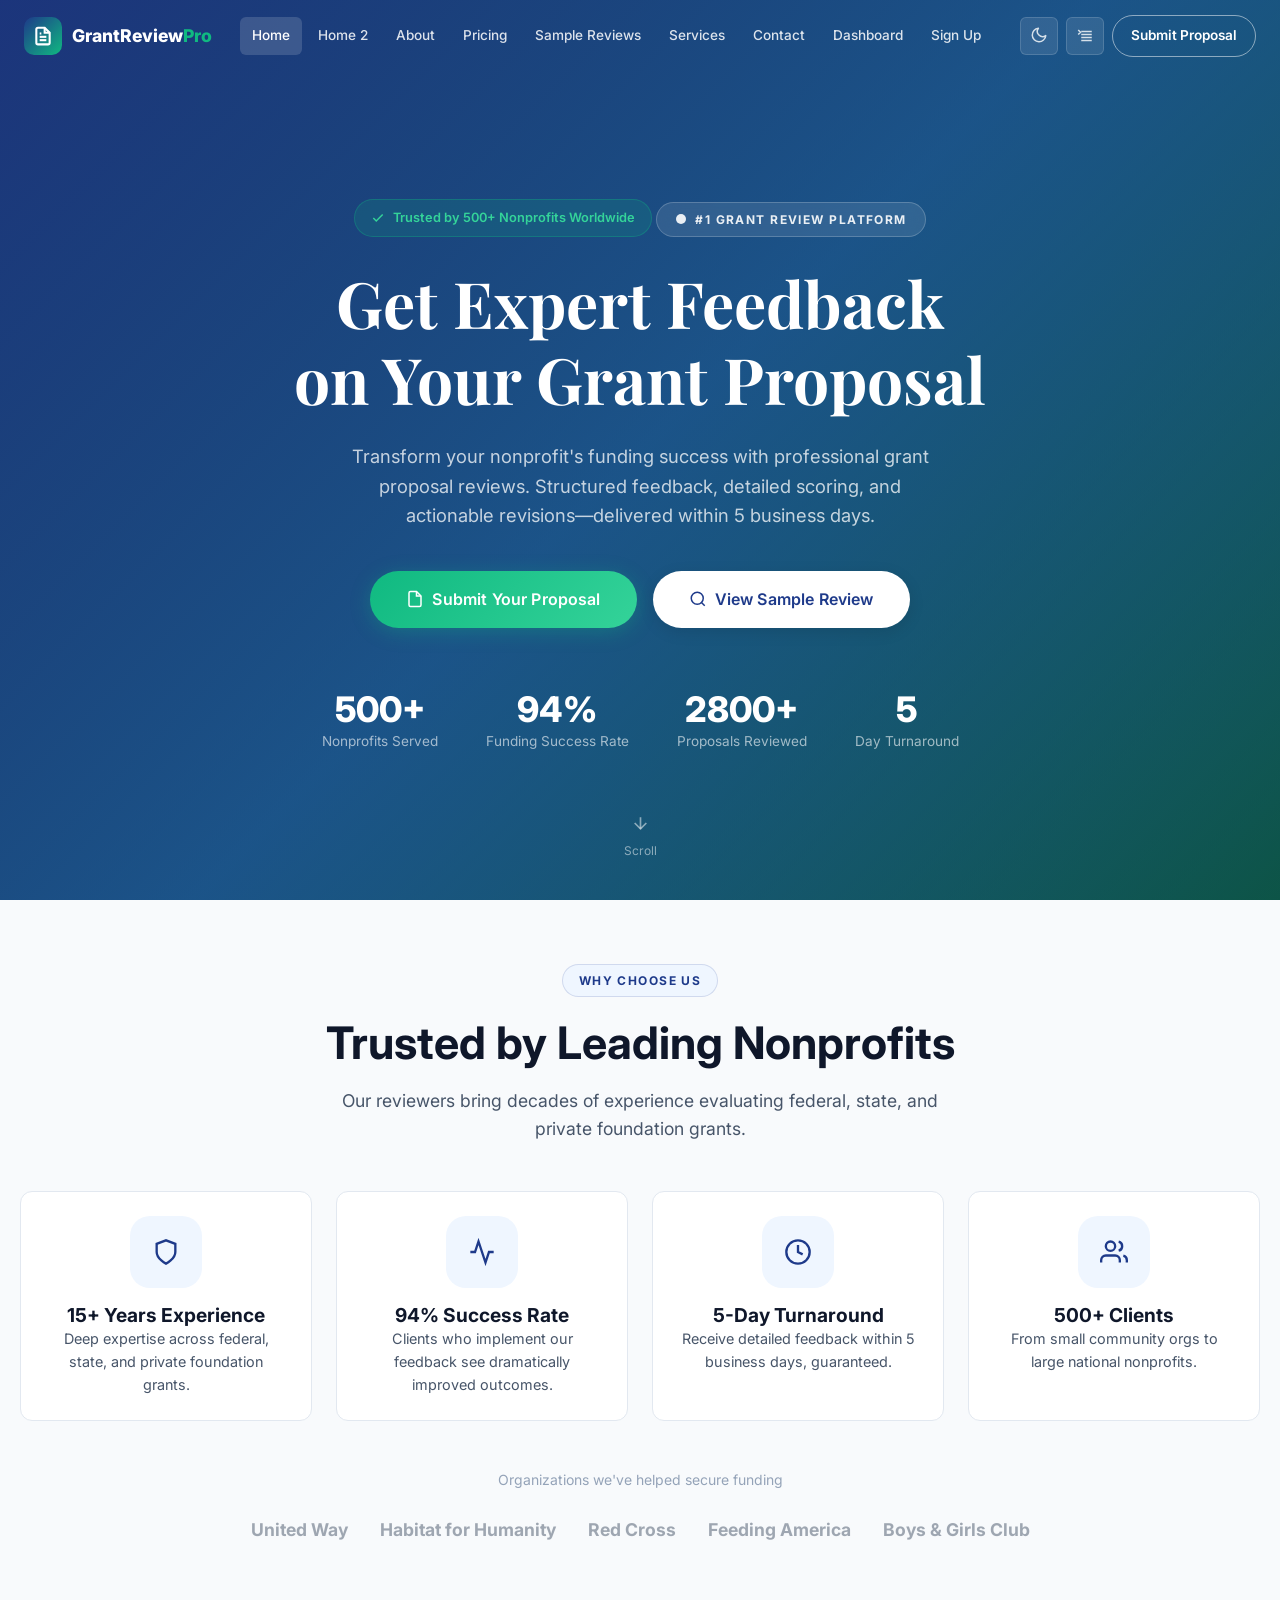
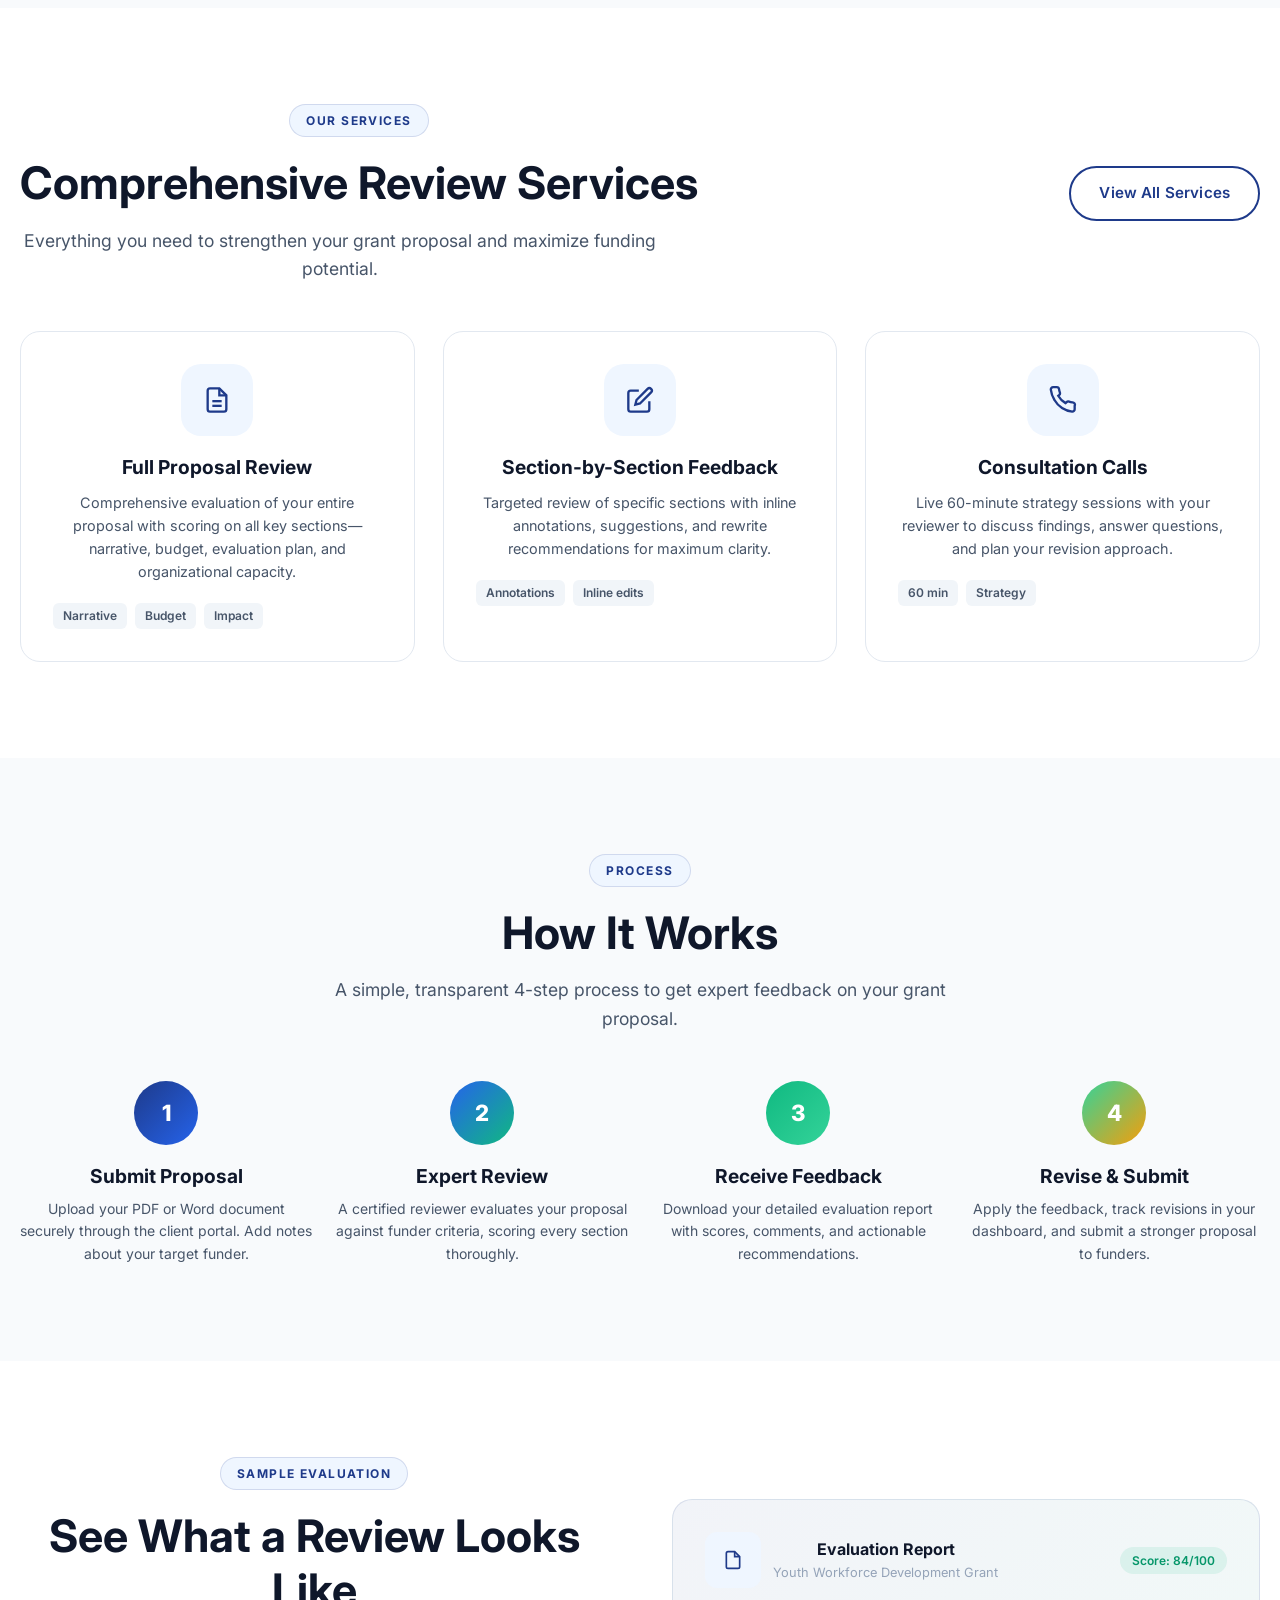
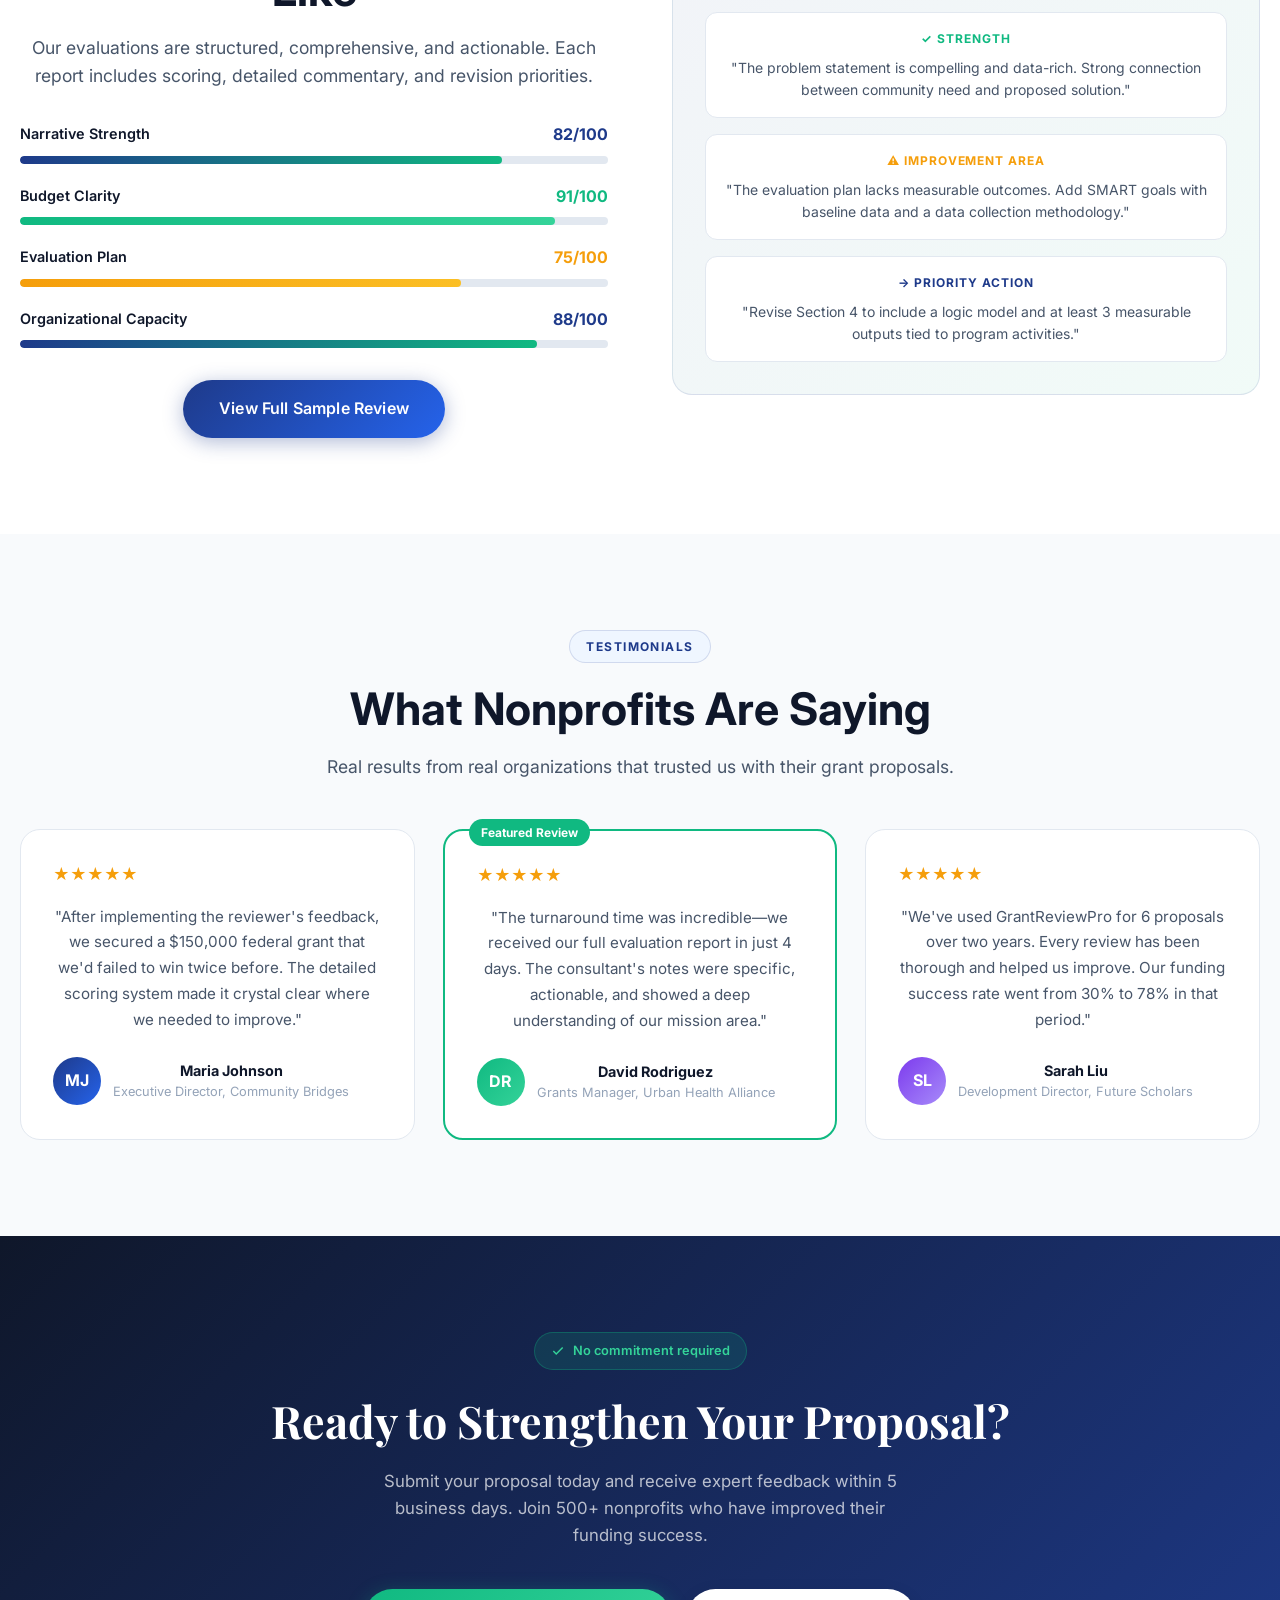
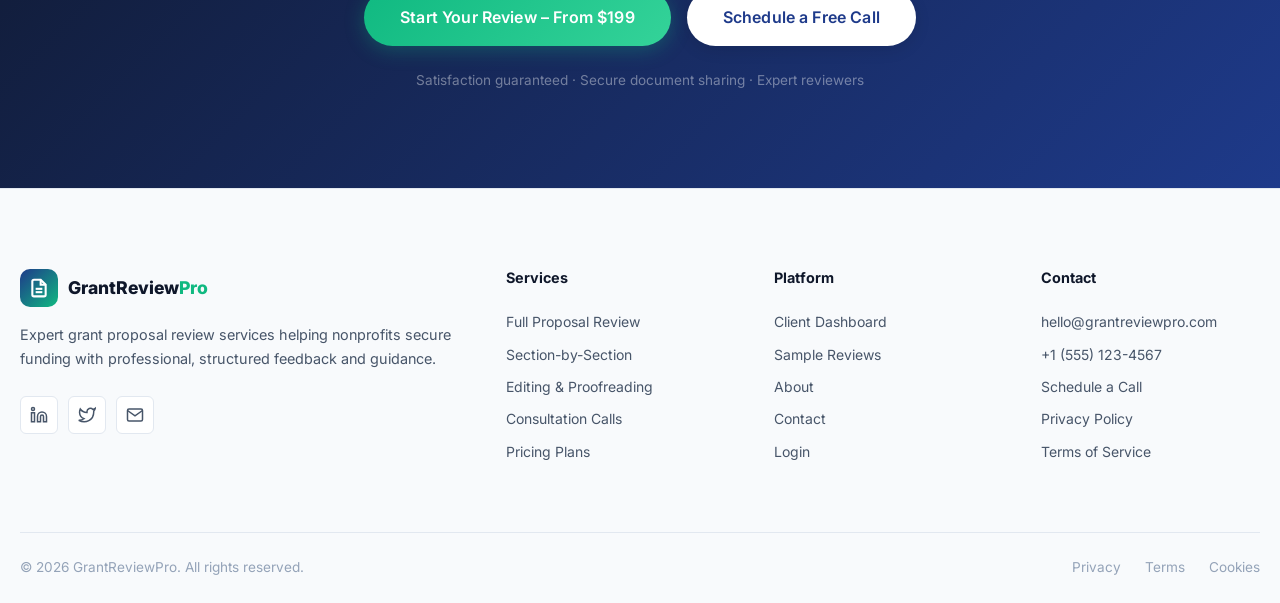
==== index.html @ 3aad11c5 "first commit" ====
<!DOCTYPE html>
<html lang="en" data-theme="light">
<head>
<meta charset="UTF-8"/>
<meta name="viewport" content="width=device-width, initial-scale=1.0"/>
<title>GrantReviewPro – Expert Grant Proposal Review Services</title>
<meta name="description" content="Professional grant proposal review for nonprofits. Get structured feedback, expert evaluation, and increase your funding success rate."/>
<link rel="preconnect" href="https://fonts.googleapis.com"/>
<link rel="preconnect" href="https://fonts.gstatic.com" crossorigin/>
<link href="https://fonts.googleapis.com/css2?family=Inter:wght@300;400;500;600;700;800;900&family=Playfair+Display:wght@600;700;800&display=swap" rel="stylesheet"/>
<link rel="stylesheet" href="assets/css/main.css"/>
<link rel="stylesheet" href="assets/css/nav.css"/>
</head>
<body>
<div id="navbar-placeholder"></div>

<!-- HERO -->
<section class="hero" id="hero">
  <div class="hero-bg" style="background-image:url('https://images.unsplash.com/photo-1497366216548-37526070297c?w=1920&q=80')"></div>
  <div class="overlay"></div>
  <div class="hero-content">
    <div class="hero-badge">
      <svg width="14" height="14" viewBox="0 0 24 24" fill="none" stroke="currentColor" stroke-width="2.5"><polyline points="20 6 9 17 4 12"/></svg>
      Trusted by 500+ Nonprofits Worldwide
    </div>
    <div class="hero-label">
      <svg width="12" height="12" viewBox="0 0 24 24" fill="currentColor"><circle cx="12" cy="12" r="10"/></svg>
      #1 Grant Review Platform
    </div>
    <h1 class="font-display">Get Expert Feedback<br>on Your Grant Proposal</h1>
    <p>Transform your nonprofit's funding success with professional grant proposal reviews. Structured feedback, detailed scoring, and actionable revisions—delivered within 5 business days.</p>
    <div class="hero-actions">
      <a href="signup.html" class="btn btn-secondary btn-lg">
        <svg width="18" height="18" viewBox="0 0 24 24" fill="none" stroke="currentColor" stroke-width="2"><path d="M14 2H6a2 2 0 0 0-2 2v16a2 2 0 0 0 2 2h12a2 2 0 0 0 2-2V8z"/><polyline points="14 2 14 8 20 8"/></svg>
        Submit Your Proposal
      </a>
      <a href="sample-reviews.html" class="btn btn-white btn-lg">
        <svg width="18" height="18" viewBox="0 0 24 24" fill="none" stroke="currentColor" stroke-width="2"><circle cx="11" cy="11" r="8"/><line x1="21" y1="21" x2="16.65" y2="16.65"/></svg>
        View Sample Review
      </a>
    </div>
    <div class="hero-stats">
      <div>
        <div class="hero-stat-num" data-counter data-target="500" data-suffix="+">500+</div>
        <div class="hero-stat-label">Nonprofits Served</div>
      </div>
      <div>
        <div class="hero-stat-num" data-counter data-target="94" data-suffix="%">94%</div>
        <div class="hero-stat-label">Funding Success Rate</div>
      </div>
      <div>
        <div class="hero-stat-num" data-counter data-target="2800" data-suffix="+">2800+</div>
        <div class="hero-stat-label">Proposals Reviewed</div>
      </div>
      <div>
        <div class="hero-stat-num" data-counter data-target="5">5</div>
        <div class="hero-stat-label">Day Turnaround</div>
      </div>
    </div>
  </div>
  <div class="scroll-down">
    <svg width="20" height="20" viewBox="0 0 24 24" fill="none" stroke="currentColor" stroke-width="2"><line x1="12" y1="5" x2="12" y2="19"/><polyline points="19 12 12 19 5 12"/></svg>
    Scroll
  </div>
</section>

<!-- TRUST INDICATORS -->
<section class="section-sm bg-2" id="trust">
  <div class="container">
    <div class="text-center mb-48">
      <div class="section-label">Why Choose Us</div>
      <h2 class="section-title">Trusted by Leading Nonprofits</h2>
      <p class="section-desc">Our reviewers bring decades of experience evaluating federal, state, and private foundation grants.</p>
    </div>
    <div class="grid-4 reveal">
      <div class="card card-sm text-center stagger-1">
        <div class="icon-box icon-box-lg" style="margin:0 auto 16px">
          <svg width="28" height="28" viewBox="0 0 24 24" fill="none" stroke="currentColor" stroke-width="2"><path d="M12 22s8-4 8-10V5l-8-3-8 3v7c0 6 8 10 8 10z"/></svg>
        </div>
        <h4>15+ Years Experience</h4>
        <p style="font-size:.9rem">Deep expertise across federal, state, and private foundation grants.</p>
      </div>
      <div class="card card-sm text-center stagger-2">
        <div class="icon-box icon-box-lg" style="margin:0 auto 16px">
          <svg width="28" height="28" viewBox="0 0 24 24" fill="none" stroke="currentColor" stroke-width="2"><polyline points="22 12 18 12 15 21 9 3 6 12 2 12"/></svg>
        </div>
        <h4>94% Success Rate</h4>
        <p style="font-size:.9rem">Clients who implement our feedback see dramatically improved outcomes.</p>
      </div>
      <div class="card card-sm text-center stagger-3">
        <div class="icon-box icon-box-lg" style="margin:0 auto 16px">
          <svg width="28" height="28" viewBox="0 0 24 24" fill="none" stroke="currentColor" stroke-width="2"><circle cx="12" cy="12" r="10"/><polyline points="12 6 12 12 16 14"/></svg>
        </div>
        <h4>5-Day Turnaround</h4>
        <p style="font-size:.9rem">Receive detailed feedback within 5 business days, guaranteed.</p>
      </div>
      <div class="card card-sm text-center stagger-4">
        <div class="icon-box icon-box-lg" style="margin:0 auto 16px">
          <svg width="28" height="28" viewBox="0 0 24 24" fill="none" stroke="currentColor" stroke-width="2"><path d="M17 21v-2a4 4 0 0 0-4-4H5a4 4 0 0 0-4 4v2"/><circle cx="9" cy="7" r="4"/><path d="M23 21v-2a4 4 0 0 0-3-3.87"/><path d="M16 3.13a4 4 0 0 1 0 7.75"/></svg>
        </div>
        <h4>500+ Clients</h4>
        <p style="font-size:.9rem">From small community orgs to large national nonprofits.</p>
      </div>
    </div>
    <!-- Logo strip -->
    <div class="mt-48 text-center">
      <p class="text-muted mb-24">Organizations we've helped secure funding</p>
      <div class="flex-center gap-32" style="flex-wrap:wrap;opacity:.5">
        <span style="font-weight:700;font-size:1.1rem;color:var(--text-secondary)">United Way</span>
        <span style="font-weight:700;font-size:1.1rem;color:var(--text-secondary)">Habitat for Humanity</span>
        <span style="font-weight:700;font-size:1.1rem;color:var(--text-secondary)">Red Cross</span>
        <span style="font-weight:700;font-size:1.1rem;color:var(--text-secondary)">Feeding America</span>
        <span style="font-weight:700;font-size:1.1rem;color:var(--text-secondary)">Boys &amp; Girls Club</span>
      </div>
    </div>
  </div>
</section>

<!-- SERVICES OVERVIEW -->
<section class="section" id="services-overview">
  <div class="container">
    <div class="flex-between mb-48" style="flex-wrap:wrap;gap:24px">
      <div>
        <div class="section-label">Our Services</div>
        <h2 class="section-title">Comprehensive Review Services</h2>
        <p class="section-desc">Everything you need to strengthen your grant proposal and maximize funding potential.</p>
      </div>
      <a href="services.html" class="btn btn-outline">View All Services</a>
    </div>
    <div class="grid-3">
      <div class="card reveal stagger-1">
        <div class="icon-box icon-box-lg" style="margin:0 auto 20px">
          <svg width="28" height="28" viewBox="0 0 24 24" fill="none" stroke="currentColor" stroke-width="2"><path d="M14 2H6a2 2 0 0 0-2 2v16a2 2 0 0 0 2 2h12a2 2 0 0 0 2-2V8z"/><polyline points="14 2 14 8 20 8"/><line x1="16" y1="13" x2="8" y2="13"/><line x1="16" y1="17" x2="8" y2="17"/></svg>
        </div>
        <h3 style="font-size:1.2rem;margin-bottom:12px">Full Proposal Review</h3>
        <p style="font-size:.9rem;margin-bottom:20px">Comprehensive evaluation of your entire proposal with scoring on all key sections—narrative, budget, evaluation plan, and organizational capacity.</p>
        <div style="display:flex;gap:8px;flex-wrap:wrap">
          <span class="tag">Narrative</span><span class="tag">Budget</span><span class="tag">Impact</span>
        </div>
      </div>
      <div class="card reveal stagger-2">
        <div class="icon-box icon-box-lg" style="margin:0 auto 20px">
          <svg width="28" height="28" viewBox="0 0 24 24" fill="none" stroke="currentColor" stroke-width="2"><path d="M11 4H4a2 2 0 0 0-2 2v14a2 2 0 0 0 2 2h14a2 2 0 0 0 2-2v-7"/><path d="M18.5 2.5a2.121 2.121 0 0 1 3 3L12 15l-4 1 1-4 9.5-9.5z"/></svg>
        </div>
        <h3 style="font-size:1.2rem;margin-bottom:12px">Section-by-Section Feedback</h3>
        <p style="font-size:.9rem;margin-bottom:20px">Targeted review of specific sections with inline annotations, suggestions, and rewrite recommendations for maximum clarity.</p>
        <div style="display:flex;gap:8px;flex-wrap:wrap">
          <span class="tag">Annotations</span><span class="tag">Inline edits</span>
        </div>
      </div>
      <div class="card reveal stagger-3">
        <div class="icon-box icon-box-lg" style="margin:0 auto 20px">
          <svg width="28" height="28" viewBox="0 0 24 24" fill="none" stroke="currentColor" stroke-width="2"><path d="M22 16.92v3a2 2 0 0 1-2.18 2 19.79 19.79 0 0 1-8.63-3.07A19.5 19.5 0 0 1 4.69 12 19.79 19.79 0 0 1 1.61 3.4 2 2 0 0 1 3.6 1h3a2 2 0 0 1 2 1.72c.127.96.361 1.903.7 2.81a2 2 0 0 1-.45 2.11L7.91 8.4a16 16 0 0 0 6.29 6.29l.91-.91a2 2 0 0 1 2.11-.45 12.84 12.84 0 0 0 2.81.7A2 2 0 0 1 22 16.92z"/></svg>
        </div>
        <h3 style="font-size:1.2rem;margin-bottom:12px">Consultation Calls</h3>
        <p style="font-size:.9rem;margin-bottom:20px">Live 60-minute strategy sessions with your reviewer to discuss findings, answer questions, and plan your revision approach.</p>
        <div style="display:flex;gap:8px;flex-wrap:wrap">
          <span class="tag">60 min</span><span class="tag">Strategy</span>
        </div>
      </div>
    </div>
  </div>
</section>

<!-- HOW IT WORKS -->
<section class="section bg-2" id="how-it-works">
  <div class="container">
    <div class="text-center mb-48">
      <div class="section-label">Process</div>
      <h2 class="section-title">How It Works</h2>
      <p class="section-desc">A simple, transparent 4-step process to get expert feedback on your grant proposal.</p>
    </div>
    <div class="grid-4">
      <div class="reveal stagger-1" style="text-align:center">
        <div style="width:64px;height:64px;border-radius:50%;background:linear-gradient(135deg,var(--primary),var(--primary-light));color:#fff;display:flex;align-items:center;justify-content:center;font-size:1.4rem;font-weight:800;margin:0 auto 20px">1</div>
        <h4 style="margin-bottom:10px">Submit Proposal</h4>
        <p style="font-size:.875rem">Upload your PDF or Word document securely through the client portal. Add notes about your target funder.</p>
      </div>
      <div class="reveal stagger-2" style="text-align:center">
        <div style="width:64px;height:64px;border-radius:50%;background:linear-gradient(135deg,var(--primary-light),var(--secondary));color:#fff;display:flex;align-items:center;justify-content:center;font-size:1.4rem;font-weight:800;margin:0 auto 20px">2</div>
        <h4 style="margin-bottom:10px">Expert Review</h4>
        <p style="font-size:.875rem">A certified reviewer evaluates your proposal against funder criteria, scoring every section thoroughly.</p>
      </div>
      <div class="reveal stagger-3" style="text-align:center">
        <div style="width:64px;height:64px;border-radius:50%;background:linear-gradient(135deg,var(--secondary),var(--secondary-light));color:#fff;display:flex;align-items:center;justify-content:center;font-size:1.4rem;font-weight:800;margin:0 auto 20px">3</div>
        <h4 style="margin-bottom:10px">Receive Feedback</h4>
        <p style="font-size:.875rem">Download your detailed evaluation report with scores, comments, and actionable recommendations.</p>
      </div>
      <div class="reveal stagger-4" style="text-align:center">
        <div style="width:64px;height:64px;border-radius:50%;background:linear-gradient(135deg,var(--secondary-light),var(--accent));color:#fff;display:flex;align-items:center;justify-content:center;font-size:1.4rem;font-weight:800;margin:0 auto 20px">4</div>
        <h4 style="margin-bottom:10px">Revise &amp; Submit</h4>
        <p style="font-size:.875rem">Apply the feedback, track revisions in your dashboard, and submit a stronger proposal to funders.</p>
      </div>
    </div>
  </div>
</section>

<!-- SAMPLE REVIEW PREVIEW -->
<section class="section" id="sample-preview">
  <div class="container">
    <div class="grid-2" style="align-items:center;gap:64px">
      <div class="reveal-left">
        <div class="section-label">Sample Evaluation</div>
        <h2 class="section-title">See What a Review Looks Like</h2>
        <p class="section-desc" style="margin-bottom:32px">Our evaluations are structured, comprehensive, and actionable. Each report includes scoring, detailed commentary, and revision priorities.</p>
        <div style="display:flex;flex-direction:column;gap:20px;margin-bottom:32px">
          <div>
            <div style="display:flex;justify-content:space-between;margin-bottom:8px">
              <span style="font-weight:600;font-size:.9rem">Narrative Strength</span>
              <span style="color:var(--primary);font-weight:700">82/100</span>
            </div>
            <div class="progress-bar"><div class="progress-fill" data-width="82"></div></div>
          </div>
          <div>
            <div style="display:flex;justify-content:space-between;margin-bottom:8px">
              <span style="font-weight:600;font-size:.9rem">Budget Clarity</span>
              <span style="color:var(--secondary);font-weight:700">91/100</span>
            </div>
            <div class="progress-bar"><div class="progress-fill" data-width="91" style="background:linear-gradient(90deg,var(--secondary),var(--secondary-light))"></div></div>
          </div>
          <div>
            <div style="display:flex;justify-content:space-between;margin-bottom:8px">
              <span style="font-weight:600;font-size:.9rem">Evaluation Plan</span>
              <span style="color:var(--accent);font-weight:700">75/100</span>
            </div>
            <div class="progress-bar"><div class="progress-fill" data-width="75" style="background:linear-gradient(90deg,var(--accent),#FBBF24)"></div></div>
          </div>
          <div>
            <div style="display:flex;justify-content:space-between;margin-bottom:8px">
              <span style="font-weight:600;font-size:.9rem">Organizational Capacity</span>
              <span style="color:var(--primary);font-weight:700">88/100</span>
            </div>
            <div class="progress-bar"><div class="progress-fill" data-width="88"></div></div>
          </div>
        </div>
        <a href="sample-reviews.html" class="btn btn-primary btn-lg">View Full Sample Review</a>
      </div>
      <div class="reveal-right">
        <div class="highlight-box">
          <div style="display:flex;align-items:center;gap:12px;margin-bottom:24px">
            <div class="icon-box"><svg width="20" height="20" viewBox="0 0 24 24" fill="none" stroke="currentColor" stroke-width="2"><path d="M14 2H6a2 2 0 0 0-2 2v16a2 2 0 0 0 2 2h12a2 2 0 0 0 2-2V8z"/><polyline points="14 2 14 8 20 8"/></svg></div>
            <div><div style="font-weight:700">Evaluation Report</div><div style="font-size:.8rem;color:var(--text-muted)">Youth Workforce Development Grant</div></div>
            <span class="badge badge-success" style="margin-left:auto">Score: 84/100</span>
          </div>
          <div style="display:flex;flex-direction:column;gap:16px">
            <div style="background:var(--surface);border-radius:var(--radius-md);padding:16px;border:1px solid var(--border)">
              <div style="font-size:.75rem;font-weight:700;text-transform:uppercase;letter-spacing:.08em;color:var(--secondary);margin-bottom:8px">✓ Strength</div>
              <p style="font-size:.875rem;margin:0">"The problem statement is compelling and data-rich. Strong connection between community need and proposed solution."</p>
            </div>
            <div style="background:var(--surface);border-radius:var(--radius-md);padding:16px;border:1px solid var(--border)">
              <div style="font-size:.75rem;font-weight:700;text-transform:uppercase;letter-spacing:.08em;color:var(--accent);margin-bottom:8px">⚠ Improvement Area</div>
              <p style="font-size:.875rem;margin:0">"The evaluation plan lacks measurable outcomes. Add SMART goals with baseline data and a data collection methodology."</p>
            </div>
            <div style="background:var(--surface);border-radius:var(--radius-md);padding:16px;border:1px solid var(--border)">
              <div style="font-size:.75rem;font-weight:700;text-transform:uppercase;letter-spacing:.08em;color:var(--primary);margin-bottom:8px">→ Priority Action</div>
              <p style="font-size:.875rem;margin:0">"Revise Section 4 to include a logic model and at least 3 measurable outputs tied to program activities."</p>
            </div>
          </div>
        </div>
      </div>
    </div>
  </div>
</section>

<!-- TESTIMONIALS -->
<section class="section bg-2" id="testimonials">
  <div class="container">
    <div class="text-center mb-48">
      <div class="section-label">Testimonials</div>
      <h2 class="section-title">What Nonprofits Are Saying</h2>
      <p class="section-desc">Real results from real organizations that trusted us with their grant proposals.</p>
    </div>
    <div class="grid-3">
      <div class="card reveal stagger-1">
        <div style="display:flex;gap:4px;margin-bottom:16px;color:var(--accent)">
          ★★★★★
        </div>
        <p style="font-size:.95rem;line-height:1.7;margin-bottom:24px">"After implementing the reviewer's feedback, we secured a $150,000 federal grant that we'd failed to win twice before. The detailed scoring system made it crystal clear where we needed to improve."</p>
        <div style="display:flex;align-items:center;gap:12px">
          <div class="avatar" style="background:linear-gradient(135deg,var(--primary),var(--primary-light));color:#fff">MJ</div>
          <div>
            <div style="font-weight:700;font-size:.9rem">Maria Johnson</div>
            <div style="font-size:.8rem;color:var(--text-muted)">Executive Director, Community Bridges</div>
          </div>
        </div>
      </div>
      <div class="card reveal stagger-2" style="border:2px solid var(--secondary);position:relative">
        <div style="position:absolute;top:-12px;left:24px;background:var(--secondary);color:#fff;font-size:.75rem;font-weight:700;padding:4px 12px;border-radius:20px">Featured Review</div>
        <div style="display:flex;gap:4px;margin-bottom:16px;color:var(--accent)">★★★★★</div>
        <p style="font-size:.95rem;line-height:1.7;margin-bottom:24px">"The turnaround time was incredible—we received our full evaluation report in just 4 days. The consultant's notes were specific, actionable, and showed a deep understanding of our mission area."</p>
        <div style="display:flex;align-items:center;gap:12px">
          <div class="avatar" style="background:linear-gradient(135deg,var(--secondary),var(--secondary-light));color:#fff">DR</div>
          <div>
            <div style="font-weight:700;font-size:.9rem">David Rodriguez</div>
            <div style="font-size:.8rem;color:var(--text-muted)">Grants Manager, Urban Health Alliance</div>
          </div>
        </div>
      </div>
      <div class="card reveal stagger-3">
        <div style="display:flex;gap:4px;margin-bottom:16px;color:var(--accent)">★★★★★</div>
        <p style="font-size:.95rem;line-height:1.7;margin-bottom:24px">"We've used GrantReviewPro for 6 proposals over two years. Every review has been thorough and helped us improve. Our funding success rate went from 30% to 78% in that period."</p>
        <div style="display:flex;align-items:center;gap:12px">
          <div class="avatar" style="background:linear-gradient(135deg,#7C3AED,#A78BFA);color:#fff">SL</div>
          <div>
            <div style="font-weight:700;font-size:.9rem">Sarah Liu</div>
            <div style="font-size:.8rem;color:var(--text-muted)">Development Director, Future Scholars</div>
          </div>
        </div>
      </div>
    </div>
  </div>
</section>

<!-- CTA -->
<section class="section" id="cta" style="background:linear-gradient(135deg,#0F172A,#1E3A8A)">
  <div class="container text-center">
    <div class="hero-badge" style="justify-content:center;margin-bottom:24px">
      <svg width="14" height="14" viewBox="0 0 24 24" fill="none" stroke="currentColor" stroke-width="2.5"><polyline points="20 6 9 17 4 12"/></svg>
      No commitment required
    </div>
    <h2 class="font-display reveal" style="color:#fff;margin-bottom:20px">Ready to Strengthen Your Proposal?</h2>
    <p class="reveal" style="color:rgba(255,255,255,.7);max-width:540px;margin:0 auto 40px;font-size:1.05rem">Submit your proposal today and receive expert feedback within 5 business days. Join 500+ nonprofits who have improved their funding success.</p>
    <div class="hero-actions" style="justify-content:center" class="reveal">
      <a href="signup.html" class="btn btn-secondary btn-lg">Start Your Review – From $199</a>
      <a href="contact.html" class="btn btn-white btn-lg">Schedule a Free Call</a>
    </div>
    <p class="reveal" style="margin-top:24px;font-size:.85rem;color:rgba(255,255,255,.4)">Satisfaction guaranteed · Secure document sharing · Expert reviewers</p>
  </div>
</section>

<div id="footer-placeholder"></div>
<script src="assets/js/components.js"></script>
<script src="assets/js/main.js"></script>
</body>
</html>
---- assets/css/main.css ----
/* ============================================================
   GRANT REVIEWER - Global Stylesheet
   ============================================================ */

@import url('https://fonts.googleapis.com/css2?family=Inter:wght@300;400;500;600;700;800;900&family=Playfair+Display:wght@600;700;800&display=swap');

/* ── Design Tokens ── */
:root {
  --primary: #1E3A8A;
  --primary-light: #2563EB;
  --primary-dark: #1e2d6b;
  --secondary: #10B981;
  --secondary-light: #34D399;
  --secondary-dark: #059669;
  --accent: #F59E0B;

  --bg: #ffffff;
  --bg-2: #F8FAFC;
  --bg-3: #EFF6FF;
  --surface: #ffffff;
  --surface-2: #F1F5F9;
  --border: #E2E8F0;
  --border-light: #F1F5F9;

  --text-primary: #0F172A;
  --text-secondary: #475569;
  --text-muted: #94A3B8;
  --text-white: #ffffff;

  --shadow-sm: 0 1px 3px rgba(0, 0, 0, .08);
  --shadow-md: 0 4px 16px rgba(0, 0, 0, .10);
  --shadow-lg: 0 10px 40px rgba(0, 0, 0, .12);
  --shadow-xl: 0 20px 60px rgba(0, 0, 0, .16);

  --radius-sm: 6px;
  --radius-md: 12px;
  --radius-lg: 20px;
  --radius-xl: 32px;
  --radius-full: 9999px;

  --transition: .3s cubic-bezier(.4, 0, .2, 1);
  --transition-fast: .15s cubic-bezier(.4, 0, .2, 1);

  --nav-h: 72px;
  --max-w: 1280px;
}

/* ── Dark Mode ── */
[data-theme="dark"] {
  --bg: #0B1120;
  --bg-2: #0F172A;
  --bg-3: #1E293B;
  --surface: #1E293B;
  --surface-2: #263349;
  --border: #334155;
  --border-light: #1E293B;

  --text-primary: #F1F5F9;
  --text-secondary: #94A3B8;
  --text-muted: #64748B;

  --shadow-sm: 0 1px 3px rgba(0, 0, 0, .3);
  --shadow-md: 0 4px 16px rgba(0, 0, 0, .4);
  --shadow-lg: 0 10px 40px rgba(0, 0, 0, .5);
  --shadow-xl: 0 20px 60px rgba(0, 0, 0, .6);
}

/* ── Reset ── */
*,
*::before,
*::after {
  box-sizing: border-box;
  margin: 0;
  padding: 0;
}

html {
  scroll-behavior: smooth;
  font-size: 16px;
}

body {
  font-family: 'Inter', sans-serif;
  background: var(--bg);
  color: var(--text-primary);
  line-height: 1.6;
  transition: background var(--transition), color var(--transition);
  overflow-x: hidden;
}

[dir="rtl"] body {
  direction: rtl;
}

img {
  display: block;
  width: 100%;
  height: auto;
  object-fit: cover;
}

a {
  text-decoration: none;
  color: inherit;
}

button {
  cursor: pointer;
  border: none;
  background: none;
  font-family: inherit;
}

ul {
  list-style: none;
}

/* ── Typography ── */
.font-display {
  font-family: 'Playfair Display', serif;
}

h1,
h2,
h3,
h4,
h5,
h6 {
  line-height: 1.2;
  font-weight: 700;
}

h1 {
  font-size: clamp(2.2rem, 5vw, 4rem);
}

h2 {
  font-size: clamp(1.8rem, 3.5vw, 2.8rem);
}

h3 {
  font-size: clamp(1.3rem, 2.5vw, 1.8rem);
}

h4 {
  font-size: 1.2rem;
}

p {
  color: var(--text-secondary);
}

/* ── Container ── */
.container {
  max-width: var(--max-w);
  margin: 0 auto;
  padding: 0 24px;
}

.section {
  padding: 96px 0;
}

.section-sm {
  padding: 64px 0;
}

/* ── Section Labels ── */
.section-label {
  display: inline-flex;
  align-items: center;
  gap: 8px;
  background: var(--bg-3);
  color: var(--primary);
  font-size: .75rem;
  font-weight: 700;
  letter-spacing: .12em;
  text-transform: uppercase;
  padding: 6px 16px;
  border-radius: var(--radius-full);
  border: 1px solid rgba(30, 58, 138, .15);
  margin-bottom: 20px;
}

[data-theme="dark"] .section-label {
  background: rgba(37, 99, 235, .15);
  border-color: rgba(37, 99, 235, .3);
}

.section-title {
  margin-bottom: 16px;
}

.section-desc {
  color: var(--text-secondary);
  font-size: 1.1rem;
  max-width: 640px;
}

.text-center {
  text-align: center;
}

.text-center .section-desc {
  margin: 0 auto;
}

/* ── Gradient Text ── */
.gradient-text {
  background: linear-gradient(135deg, var(--primary) 0%, var(--secondary) 100%);
  -webkit-background-clip: text;
  -webkit-text-fill-color: transparent;
  background-clip: text;
}

/* ── Buttons ── */
.btn {
  display: inline-flex;
  align-items: center;
  justify-content: center;
  gap: 8px;
  padding: 13px 28px;
  border-radius: var(--radius-full);
  font-weight: 600;
  font-size: .95rem;
  transition: all var(--transition);
  white-space: nowrap;
  letter-spacing: .01em;
}

.btn-primary {
  background: linear-gradient(135deg, var(--primary) 0%, var(--primary-light) 100%);
  color: #fff;
  box-shadow: 0 4px 20px rgba(30, 58, 138, .35);
}

.btn-primary:hover {
  transform: translateY(-2px);
  box-shadow: 0 8px 30px rgba(30, 58, 138, .45);
}

.btn-secondary {
  background: linear-gradient(135deg, var(--secondary) 0%, var(--secondary-light) 100%);
  color: #fff;
  box-shadow: 0 4px 20px rgba(16, 185, 129, .3);
}

.btn-secondary:hover {
  transform: translateY(-2px);
  box-shadow: 0 8px 30px rgba(16, 185, 129, .4);
}

.btn-outline {
  border: 2px solid var(--primary);
  color: var(--primary);
  background: transparent;
}

.btn-outline:hover {
  background: var(--primary);
  color: #fff;
  transform: translateY(-2px);
}

.btn-ghost {
  color: var(--text-primary);
  border: 1.5px solid var(--border);
  background: var(--surface);
}

.btn-ghost:hover {
  border-color: var(--primary);
  color: var(--primary);
}

.btn-white {
  background: #fff;
  color: var(--primary);
  box-shadow: var(--shadow-md);
}

.btn-white:hover {
  transform: translateY(-2px);
  box-shadow: var(--shadow-lg);
}

.btn-lg {
  padding: 16px 36px;
  font-size: 1rem;
}

.btn-sm {
  padding: 9px 20px;
  font-size: .85rem;
}

/* ── Cards ── */
.card {
  background: var(--surface);
  border: 1px solid var(--border);
  border-radius: var(--radius-lg);
  padding: 32px;
  transition: all var(--transition);
}

.card:hover {
  transform: translateY(-4px);
  box-shadow: var(--shadow-lg);
  border-color: var(--primary-light);
}

.card-sm {
  padding: 24px;
  border-radius: var(--radius-md);
}

/* ── Badge ── */
.badge {
  display: inline-flex;
  align-items: center;
  gap: 4px;
  padding: 4px 12px;
  border-radius: var(--radius-full);
  font-size: .75rem;
  font-weight: 600;
}

.badge-primary {
  background: rgba(30, 58, 138, .1);
  color: var(--primary);
}

.badge-secondary {
  background: rgba(16, 185, 129, .1);
  color: var(--secondary-dark);
}

.badge-accent {
  background: rgba(245, 158, 11, .1);
  color: #B45309;
}

.badge-success {
  background: rgba(16, 185, 129, .1);
  color: #059669;
}

.badge-pending {
  background: rgba(245, 158, 11, .1);
  color: #92400E;
}

.badge-review {
  background: rgba(139, 92, 246, .1);
  color: #7C3AED;
}

/* ── Grid Helpers ── */
.grid-2 {
  display: grid;
  grid-template-columns: repeat(2, 1fr);
  gap: 32px;
}

.grid-3 {
  display: grid;
  grid-template-columns: repeat(3, 1fr);
  gap: 28px;
}

.grid-4 {
  display: grid;
  grid-template-columns: repeat(4, 1fr);
  gap: 24px;
}

/* ── Divider ── */
.divider {
  height: 1px;
  background: var(--border);
  margin: 48px 0;
}

/* ── Avatar ── */
.avatar {
  width: 48px;
  height: 48px;
  border-radius: 50%;
  background: var(--bg-3);
  display: flex;
  align-items: center;
  justify-content: center;
  font-weight: 700;
  color: var(--primary);
  font-size: 1rem;
  flex-shrink: 0;
}

.avatar-lg {
  width: 72px;
  height: 72px;
  font-size: 1.4rem;
}

/* ── Progress bar ── */
.progress-bar {
  height: 8px;
  background: var(--border);
  border-radius: var(--radius-full);
  overflow: hidden;
}

.progress-fill {
  height: 100%;
  border-radius: var(--radius-full);
  background: linear-gradient(90deg, var(--primary), var(--secondary));
  width: 0;
  transition: width 1.2s cubic-bezier(.4, 0, .2, 1);
}

/* ── Tags ── */
.tag {
  display: inline-flex;
  align-items: center;
  gap: 4px;
  padding: 3px 10px;
  border-radius: var(--radius-sm);
  font-size: .75rem;
  font-weight: 600;
  background: var(--surface-2);
  color: var(--text-secondary);
}

/* ── Icon Box ── */
.icon-box {
  width: 56px;
  height: 56px;
  border-radius: var(--radius-md);
  background: var(--bg-3);
  display: flex;
  align-items: center;
  justify-content: center;
  color: var(--primary);
  flex-shrink: 0;
  transition: all var(--transition);
}

.icon-box-lg {
  width: 72px;
  height: 72px;
  border-radius: var(--radius-lg);
}

.card:hover .icon-box {
  background: var(--primary);
  color: #fff;
}

/* ── Scroll Reveal ── */
.reveal {
  opacity: 0;
  transform: translateY(32px);
  transition: opacity .7s ease, transform .7s ease;
}

.reveal.visible {
  opacity: 1;
  transform: translateY(0);
}

.reveal-left {
  opacity: 0;
  transform: translateX(-32px);
  transition: opacity .7s ease, transform .7s ease;
}

.reveal-left.visible {
  opacity: 1;
  transform: translateX(0);
}

.reveal-right {
  opacity: 0;
  transform: translateX(32px);
  transition: opacity .7s ease, transform .7s ease;
}

.reveal-right.visible {
  opacity: 1;
  transform: translateX(0);
}

.stagger-1 {
  transition-delay: .1s;
}

.stagger-2 {
  transition-delay: .2s;
}

.stagger-3 {
  transition-delay: .3s;
}

.stagger-4 {
  transition-delay: .4s;
}

.stagger-5 {
  transition-delay: .5s;
}

/* ── Overlay ── */
.overlay {
  position: absolute;
  inset: 0;
  background: linear-gradient(135deg, rgba(30, 58, 138, .85) 0%, rgba(16, 185, 129, .4) 100%);
}

.overlay-dark {
  position: absolute;
  inset: 0;
  background: linear-gradient(to bottom, rgba(15, 23, 42, .6) 0%, rgba(15, 23, 42, .9) 100%);
}

/* ── Form ── */
.form-group {
  margin-bottom: 20px;
}

.form-label {
  display: block;
  font-size: .875rem;
  font-weight: 600;
  margin-bottom: 8px;
  color: var(--text-primary);
}

.form-control {
  width: 100%;
  padding: 12px 16px;
  border: 1.5px solid var(--border);
  border-radius: var(--radius-md);
  background: var(--surface);
  color: var(--text-primary);
  font-family: inherit;
  font-size: .95rem;
  transition: border-color var(--transition), box-shadow var(--transition);
  outline: none;
}

.form-control:focus {
  border-color: var(--primary);
  box-shadow: 0 0 0 3px rgba(30, 58, 138, .12);
}

.form-control::placeholder {
  color: var(--text-muted);
}

select.form-control {
  appearance: none;
  background-image: url("data:image/svg+xml,%3Csvg xmlns='http://www.w3.org/2000/svg' viewBox='0 0 24 24' fill='none' stroke='%2394A3B8' stroke-width='2'%3E%3Cpath d='M6 9l6 6 6-6'/%3E%3C/svg%3E");
  background-repeat: no-repeat;
  background-position: right 12px center;
  background-size: 18px;
  padding-right: 40px;
}

textarea.form-control {
  resize: vertical;
  min-height: 120px;
}

/* ── Scrollbar ── */
::-webkit-scrollbar {
  width: 6px;
}

::-webkit-scrollbar-track {
  background: var(--bg-2);
}

::-webkit-scrollbar-thumb {
  background: var(--border);
  border-radius: 3px;
}

::-webkit-scrollbar-thumb:hover {
  background: var(--primary-light);
}

/* ── Utility ── */
.flex {
  display: flex;
}

.flex-center {
  display: flex;
  align-items: center;
  justify-content: center;
}

.flex-between {
  display: flex;
  align-items: center;
  justify-content: space-between;
}

.flex-col {
  display: flex;
  flex-direction: column;
}

.items-center {
  align-items: center;
}

.gap-8 {
  gap: 8px;
}

.gap-12 {
  gap: 12px;
}

.gap-16 {
  gap: 16px;
}

.gap-24 {
  gap: 24px;
}

.gap-32 {
  gap: 32px;
}

.mt-8 {
  margin-top: 8px;
}

.mt-12 {
  margin-top: 12px;
}

.mt-16 {
  margin-top: 16px;
}

.mt-24 {
  margin-top: 24px;
}

.mt-32 {
  margin-top: 32px;
}

.mt-48 {
  margin-top: 48px;
}

.mb-8 {
  margin-bottom: 8px;
}

.mb-16 {
  margin-bottom: 16px;
}

.mb-24 {
  margin-bottom: 24px;
}

.mb-48 {
  margin-bottom: 48px;
}

.w-full {
  width: 100%;
}

.relative {
  position: relative;
}

.overflow-hidden {
  overflow: hidden;
}

.text-primary-color {
  color: var(--primary);
}

.text-secondary-color {
  color: var(--secondary);
}

.text-muted {
  color: var(--text-muted);
  font-size: .875rem;
}

.fw-600 {
  font-weight: 600;
}

.fw-700 {
  font-weight: 700;
}

.bg-surface {
  background: var(--surface);
}

.bg-2 {
  background: var(--bg-2);
}

.border-top {
  border-top: 1px solid var(--border);
}

/* ── Highlight box ── */
.highlight-box {
  background: linear-gradient(135deg, rgba(30, 58, 138, .06), rgba(16, 185, 129, .06));
  border: 1px solid rgba(30, 58, 138, .12);
  border-radius: var(--radius-lg);
  padding: 32px;
}

[data-theme="dark"] .highlight-box {
  background: linear-gradient(135deg, rgba(37, 99, 235, .1), rgba(16, 185, 129, .08));
  border-color: rgba(37, 99, 235, .2);
}

/* ── Global Alignments & Overrides ── */
html,
body {
  width: 100%;
  overflow-x: hidden;
}

.container {
  width: 100%;
  max-width: 1400px;
  margin: auto;
  padding: 0 20px;
}

body section {
  display: flex;
  flex-direction: column;
  justify-content: center;
  align-items: center;
  text-align: center;
}

img,
.logo,
logo {
  max-width: 100%;
  height: auto;
}

/* ── Responsive ── */
@media (max-width: 1024px) {
  .grid-4 {
    grid-template-columns: repeat(2, 1fr);
  }
}

@media (max-width: 768px) {
  .section {
    padding: 64px 0;
  }

  .section-sm {
    padding: 40px 0;
  }

  .grid-2,
  .grid-3,
  .grid-4 {
    grid-template-columns: 1fr;
  }

  .container {
    padding: 0 16px;
  }

  .btn-lg {
    padding: 14px 28px;
  }
}

@media (max-width: 760px) {
  .container {
    padding: 0 15px;
  }
}

@media (max-width: 480px) {
  h1 {
    font-size: 1.9rem;
  }

  h2 {
    font-size: 1.6rem;
  }
}

@media (max-width: 360px) {

  h1,
  h2,
  h3,
  p {
    text-align: center;
    word-break: break-word;
  }
}
---- assets/css/nav.css ----
/* ============================================================
   NAVIGATION - nav.css
   ============================================================ */

.navbar {
  position: fixed;
  top: 0;
  left: 0;
  right: 0;
  height: var(--nav-h);
  z-index: 1000;
  transition: all var(--transition);
  background: transparent;
}

.navbar.scrolled {
  background: var(--surface);
  box-shadow: var(--shadow-md);
  border-bottom: 1px solid var(--border);
}

.navbar-inner {
  max-width: var(--max-w);
  margin: 0 auto;
  padding: 0 24px;
  height: 100%;
  display: flex;
  align-items: center;
  justify-content: space-between;
  gap: 16px;
}

/* Logo */
.nav-logo {
  display: flex;
  align-items: center;
  gap: 10px;
  font-weight: 800;
  font-size: 1.1rem;
  color: #fff;
  flex-shrink: 0;
  transition: color var(--transition);
}

.nav-logo .logo-icon {
  width: 38px;
  height: 38px;
  background: linear-gradient(135deg, var(--primary), var(--secondary));
  border-radius: 10px;
  display: flex;
  align-items: center;
  justify-content: center;
  color: #fff;
  flex-shrink: 0;
}

.navbar.scrolled .nav-logo {
  color: var(--text-primary);
}

/* Links */
.nav-links {
  display: flex;
  align-items: center;
  gap: 4px;
  flex: 1;
  justify-content: center;
  flex-wrap: nowrap;
}

.nav-link {
  padding: 8px 12px;
  font-size: .85rem;
  font-weight: 500;
  border-radius: var(--radius-sm);
  color: rgba(255, 255, 255, .85);
  transition: all var(--transition-fast);
  white-space: nowrap;
}

.nav-link:hover,
.nav-link.active {
  color: #fff;
  background: rgba(255, 255, 255, .15);
}

.navbar.scrolled .nav-link {
  color: var(--text-secondary);
}

.navbar.scrolled .nav-link:hover,
.navbar.scrolled .nav-link.active {
  color: var(--primary);
  background: var(--bg-3);
}

/* Nav Right */
.nav-right {
  display: flex;
  align-items: center;
  gap: 8px;
  flex-shrink: 0;
}

/* Utility icon buttons */
.nav-icon-btn {
  width: 38px;
  height: 38px;
  border-radius: var(--radius-sm);
  display: flex;
  align-items: center;
  justify-content: center;
  color: rgba(255, 255, 255, .8);
  background: rgba(255, 255, 255, .1);
  transition: all var(--transition-fast);
  border: 1px solid rgba(255, 255, 255, .15);
}

.nav-icon-btn:hover {
  background: rgba(255, 255, 255, .2);
  color: #fff;
}

.navbar.scrolled .nav-icon-btn {
  color: var(--text-secondary);
  background: var(--surface-2);
  border-color: var(--border);
}

.navbar.scrolled .nav-icon-btn:hover {
  color: var(--primary);
  border-color: var(--primary);
}

/* CTA Buttons */
.nav-cta-primary {
  padding: 9px 18px;
  background: linear-gradient(135deg, var(--primary), var(--primary-light));
  color: #fff !important;
  border-radius: var(--radius-full);
  font-weight: 600;
  font-size: .85rem;
  transition: all var(--transition);
  box-shadow: 0 3px 12px rgba(30, 58, 138, .35);
}

.nav-cta-primary:hover {
  transform: translateY(-1px);
  box-shadow: 0 5px 18px rgba(30, 58, 138, .45);
}

.nav-cta-secondary {
  padding: 9px 18px;
  border: 1.5px solid rgba(255, 255, 255, .5);
  color: #fff !important;
  border-radius: var(--radius-full);
  font-weight: 600;
  font-size: .85rem;
  transition: all var(--transition);
}

.nav-cta-secondary:hover {
  background: rgba(255, 255, 255, .15);
  border-color: #fff;
}

.navbar.scrolled .nav-cta-secondary {
  border-color: var(--primary);
  color: var(--primary) !important;
}

.navbar.scrolled .nav-cta-secondary:hover {
  background: var(--primary);
  color: #fff !important;
}

/* Mobile hamburger */
.hamburger {
  display: none;
  flex-direction: column;
  gap: 5px;
  width: 38px;
  height: 38px;
  align-items: center;
  justify-content: center;
  border-radius: var(--radius-sm);
  background: rgba(255, 255, 255, .1);
  border: 1px solid rgba(255, 255, 255, .2);
  color: #fff;
  transition: all var(--transition-fast);
}

.hamburger span {
  display: block;
  width: 20px;
  height: 2px;
  background: currentColor;
  border-radius: 2px;
  transition: all var(--transition-fast);
}

.hamburger.open span:nth-child(1) {
  transform: rotate(45deg) translate(5px, 5px);
}

.hamburger.open span:nth-child(2) {
  opacity: 0;
}

.hamburger.open span:nth-child(3) {
  transform: rotate(-45deg) translate(5px, -5px);
}

.navbar.scrolled .hamburger {
  background: var(--surface-2);
  border-color: var(--border);
  color: var(--text-primary);
}

/* Mobile menu */
.mobile-menu {
  display: none;
  position: fixed;
  top: var(--nav-h);
  left: 0;
  right: 0;
  background: var(--surface);
  border-bottom: 1px solid var(--border);
  box-shadow: var(--shadow-lg);
  padding: 20px 24px;
  z-index: 999;
  max-height: calc(100vh - var(--nav-h));
  overflow-y: auto;
}

.mobile-menu.open {
  display: block;
}

.mobile-menu .nav-link {
  display: block;
  padding: 12px 0;
  color: var(--text-primary);
  border-bottom: 1px solid var(--border-light);
  font-size: .95rem;
  background: none !important;
}

.mobile-menu .nav-link:last-of-type {
  border-bottom: none;
}

.mobile-menu .nav-link:hover {
  color: var(--primary);
}

.mobile-menu-actions {
  display: flex;
  flex-direction: column;
  gap: 12px;
  margin-top: 20px;
  padding-top: 20px;
  border-top: 1px solid var(--border);
}

.mobile-menu-utils {
  display: flex;
  gap: 12px;
  margin-top: 12px;
}

.mobile-menu .nav-icon-btn {
  color: var(--text-secondary);
  background: var(--surface-2);
  border-color: var(--border);
}

.mobile-menu .nav-icon-btn:hover {
  color: var(--primary);
  border-color: var(--primary);
}

/* ── FOOTER ── */
.footer {
  background: var(--bg-2);
  border-top: 1px solid var(--border);
  padding-top: 80px;
}

.footer-grid {
  display: grid;
  grid-template-columns: 2fr 1fr 1fr 1fr;
  gap: 48px;
  padding-bottom: 64px;
}

.footer-brand .nav-logo {
  color: var(--text-primary);
  margin-bottom: 16px;
}

.footer-brand p {
  font-size: .9rem;
  line-height: 1.7;
  margin-bottom: 24px;
}

.footer-social {
  display: flex;
  gap: 10px;
}

.footer-social a {
  width: 38px;
  height: 38px;
  border-radius: var(--radius-sm);
  background: var(--surface);
  border: 1px solid var(--border);
  display: flex;
  align-items: center;
  justify-content: center;
  color: var(--text-secondary);
  transition: all var(--transition-fast);
}

.footer-social a:hover {
  color: var(--primary);
  border-color: var(--primary);
  background: var(--bg-3);
}

.footer-col h5 {
  font-size: .9rem;
  font-weight: 700;
  margin-bottom: 20px;
  color: var(--text-primary);
}

.footer-col a {
  display: block;
  font-size: .875rem;
  color: var(--text-secondary);
  padding: 5px 0;
  transition: color var(--transition-fast);
}

.footer-col a:hover {
  color: var(--primary);
}

.footer-bottom {
  border-top: 1px solid var(--border);
  padding: 24px 0;
  display: flex;
  align-items: center;
  justify-content: space-between;
  gap: 16px;
  font-size: .85rem;
  color: var(--text-muted);
}

.footer-bottom-links {
  display: flex;
  gap: 24px;
}

.footer-bottom-links a {
  color: var(--text-muted);
}

.footer-bottom-links a:hover {
  color: var(--primary);
}

/* ── Hero (shared) ── */
.hero {
  position: relative;
  min-height: 100vh;
  display: flex;
  align-items: center;
  overflow: hidden;
  background: linear-gradient(135deg, #0F172A 0%, #1E3A8A 50%, #0B1120 100%);
}

.hero-bg {
  position: absolute;
  inset: 0;
  background-size: cover;
  background-position: center;
  background-attachment: fixed;
  opacity: .25;
}

.hero-content {
  position: relative;
  z-index: 2;
  max-width: var(--max-w);
  margin: 0 auto;
  padding: calc(var(--nav-h) + 60px) 24px 80px;
}

.hero-label {
  display: inline-flex;
  align-items: center;
  gap: 8px;
  background: rgba(255, 255, 255, .1);
  border: 1px solid rgba(255, 255, 255, .2);
  color: rgba(255, 255, 255, .9);
  font-size: .75rem;
  font-weight: 700;
  letter-spacing: .12em;
  text-transform: uppercase;
  padding: 7px 18px;
  border-radius: var(--radius-full);
  margin-bottom: 28px;
  backdrop-filter: blur(10px);
}

.hero h1 {
  color: #fff;
  margin-bottom: 24px;
}

.hero p {
  color: rgba(255, 255, 255, .75);
  font-size: 1.15rem;
  max-width: 580px;
  margin: 0 auto 40px;
}

.hero-actions {
  display: flex;
  justify-content: center;
  gap: 16px;
  flex-wrap: wrap;
  align-items: center;
}

.hero-stats {
  display: flex;
  justify-content: center;
  gap: 48px;
  margin-top: 64px;
  flex-wrap: wrap;
}

.hero-stat-num {
  font-size: 2.2rem;
  font-weight: 800;
  color: #fff;
  line-height: 1;
}

.hero-stat-label {
  color: rgba(255, 255, 255, .6);
  font-size: .85rem;
  margin-top: 4px;
}

.hero-badge {
  display: inline-flex;
  align-items: center;
  gap: 8px;
  background: rgba(16, 185, 129, .15);
  border: 1px solid rgba(16, 185, 129, .3);
  color: #34D399;
  padding: 8px 16px;
  border-radius: var(--radius-full);
  font-size: .8rem;
  font-weight: 600;
  margin-bottom: 16px;
}

/* Hero scroll indicator */
.scroll-down {
  position: absolute;
  bottom: 40px;
  left: 50%;
  transform: translateX(-50%);
  display: flex;
  flex-direction: column;
  align-items: center;
  gap: 8px;
  color: rgba(255, 255, 255, .5);
  font-size: .75rem;
  animation: bounce 2s infinite;
}

@keyframes bounce {

  0%,
  100% {
    transform: translateX(-50%) translateY(0)
  }

  50% {
    transform: translateX(-50%) translateY(8px)
  }
}

/* ── Responsive nav ── */
@media (max-width: 1100px) {
  .nav-links {
    gap: 0;
  }

  .nav-link {
    padding: 8px 8px;
    font-size: .8rem;
  }

  .nav-cta-primary,
  .nav-cta-secondary {
    padding: 8px 14px;
    font-size: .8rem;
  }
}

@media (max-width: 900px) {
  .nav-links {
    display: none;
  }

  .hamburger {
    display: flex;
  }

  .nav-cta-primary,
  .nav-cta-secondary,
  .nav-right .nav-icon-btn {
    display: none;
  }
}

@media (max-width: 768px) {
  .footer-grid {
    grid-template-columns: 1fr 1fr;
  }

  .hero-stats {
    gap: 32px;
  }
}

@media (max-width: 480px) {
  .footer-grid {
    grid-template-columns: 1fr;
  }

  .footer-bottom {
    flex-direction: column;
    text-align: center;
  }
}
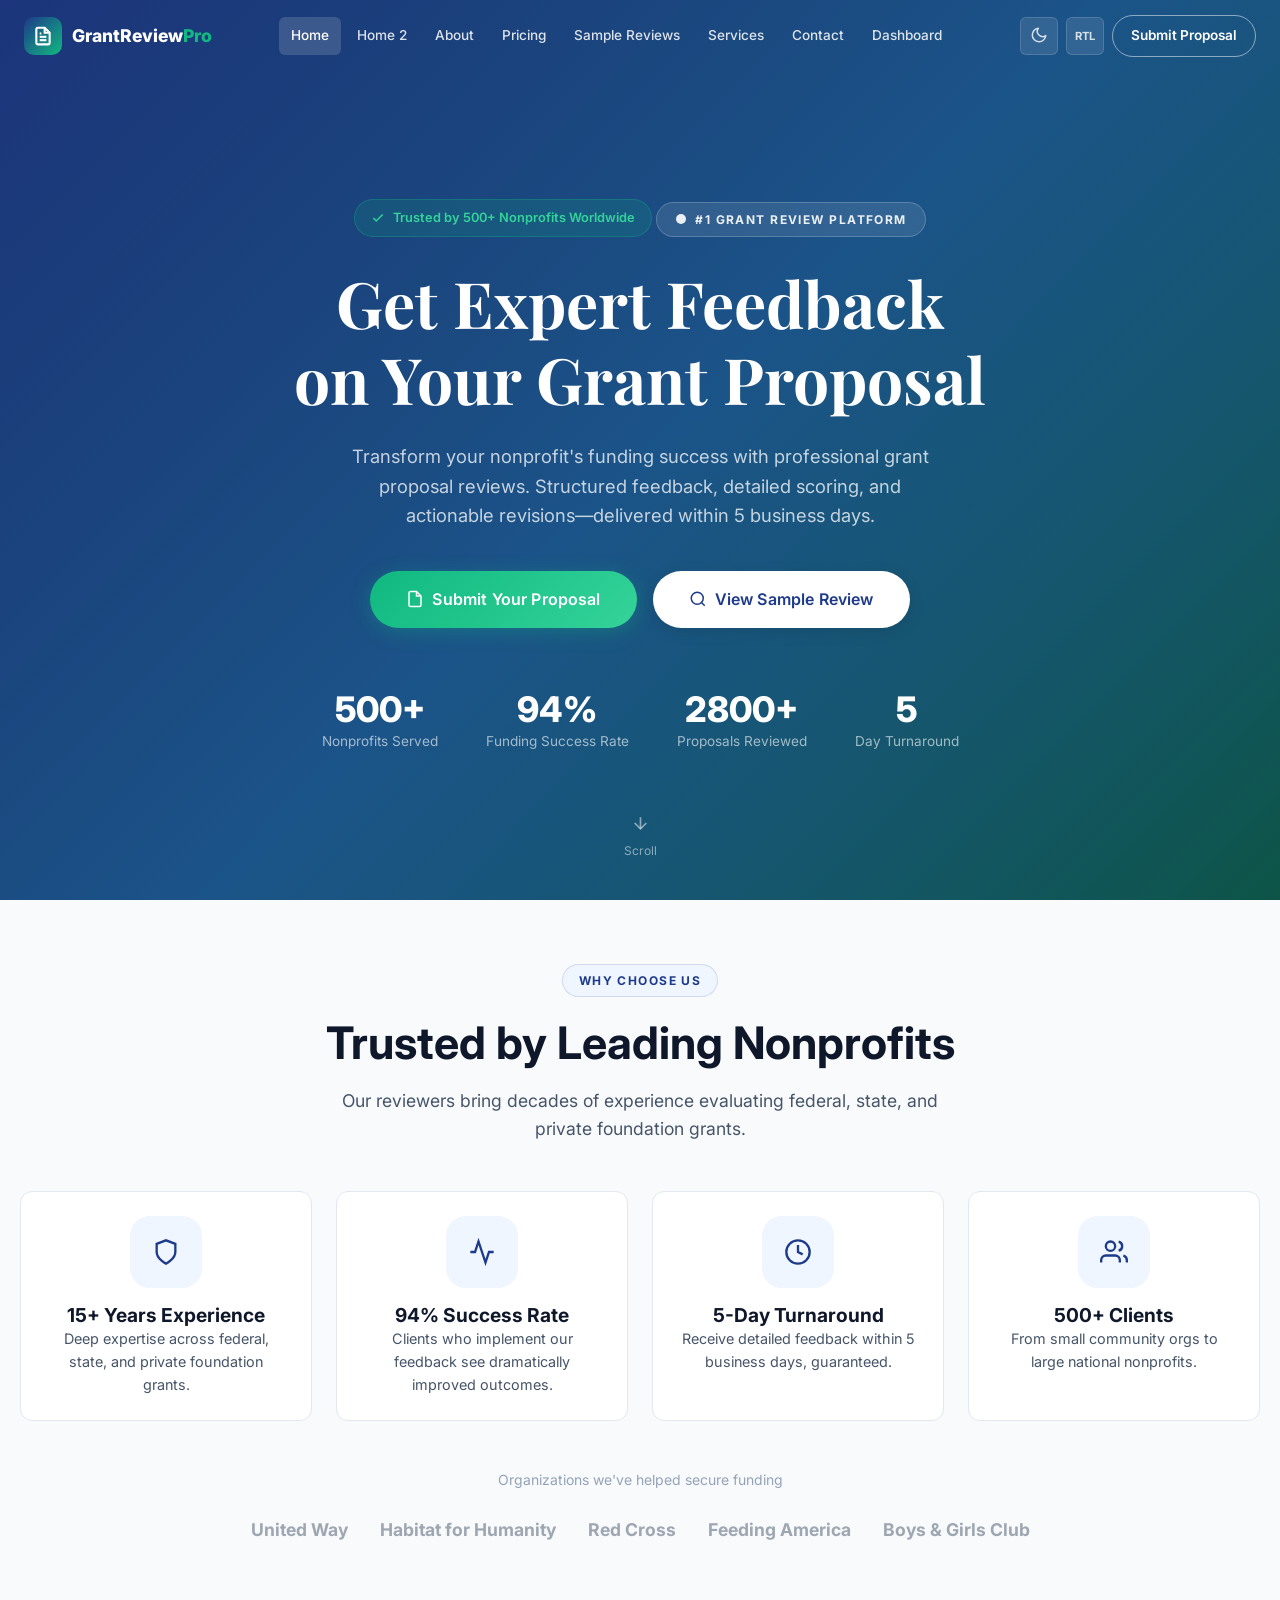
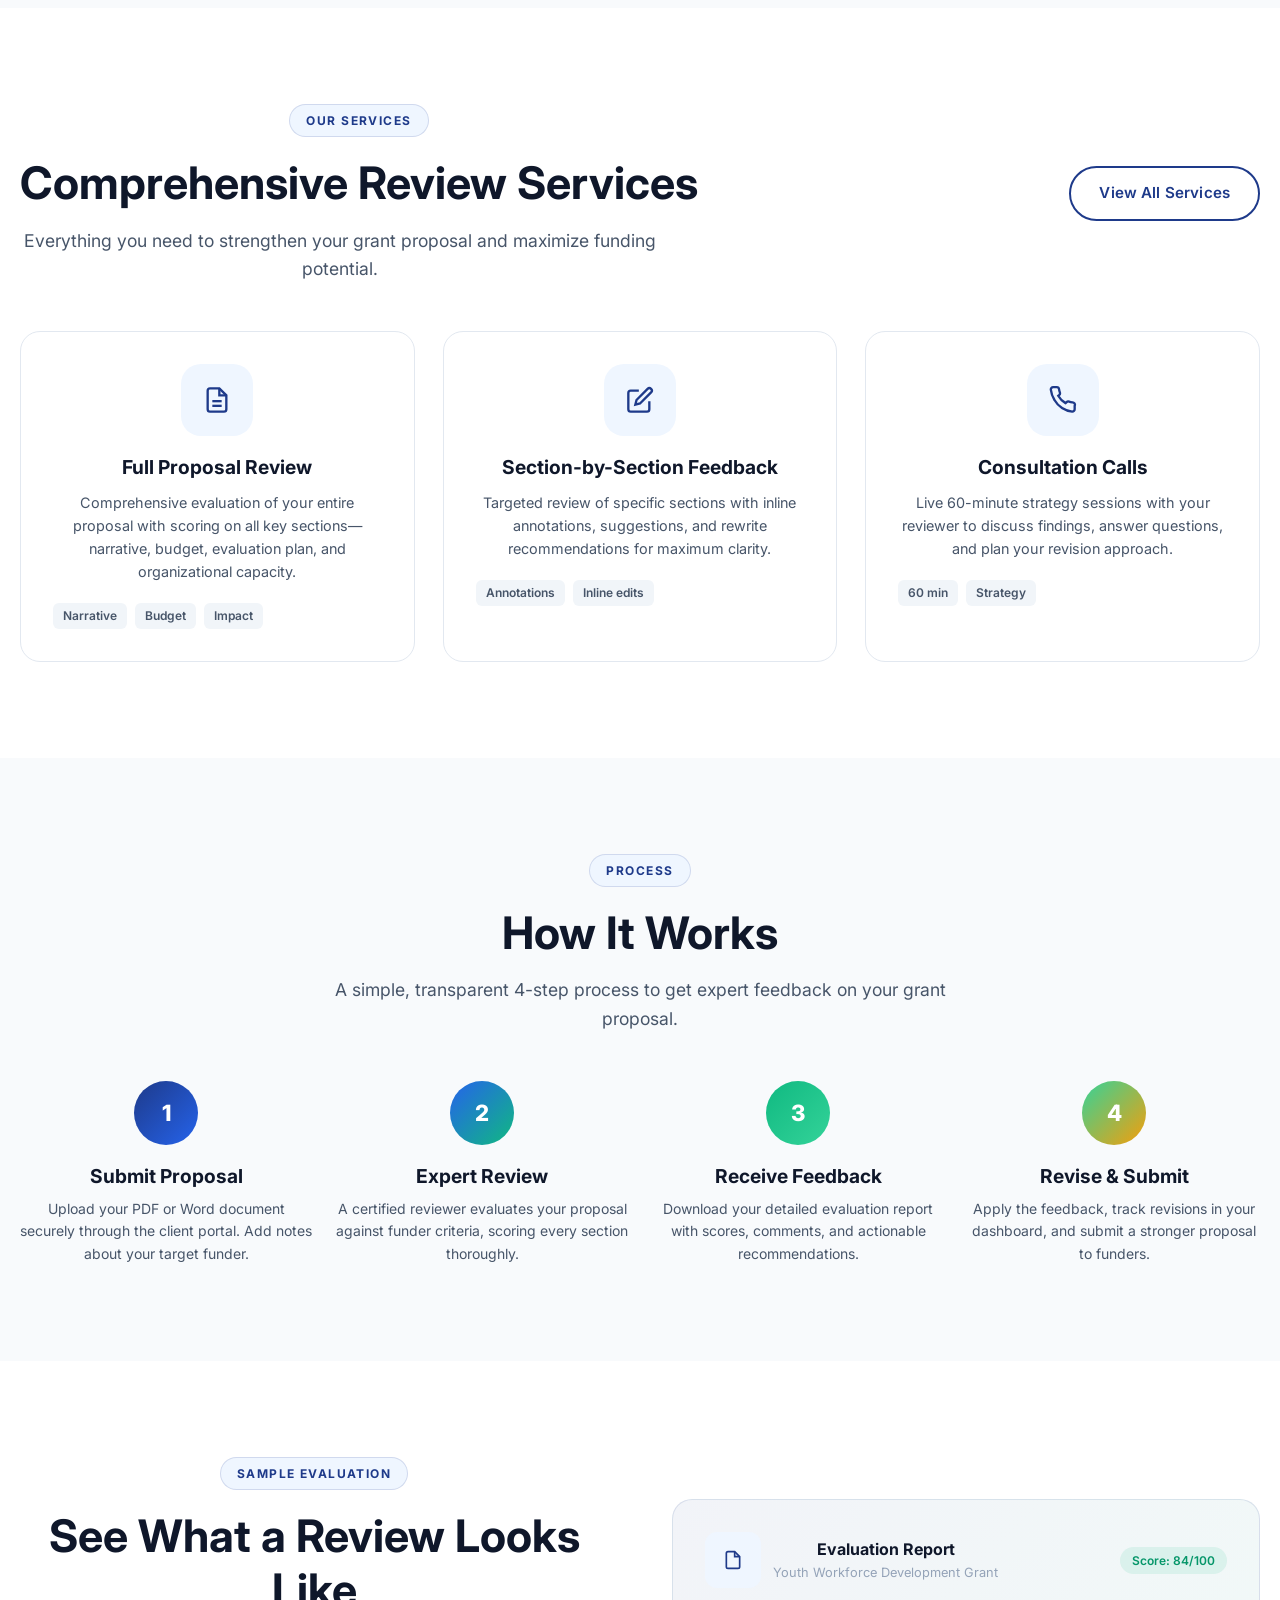
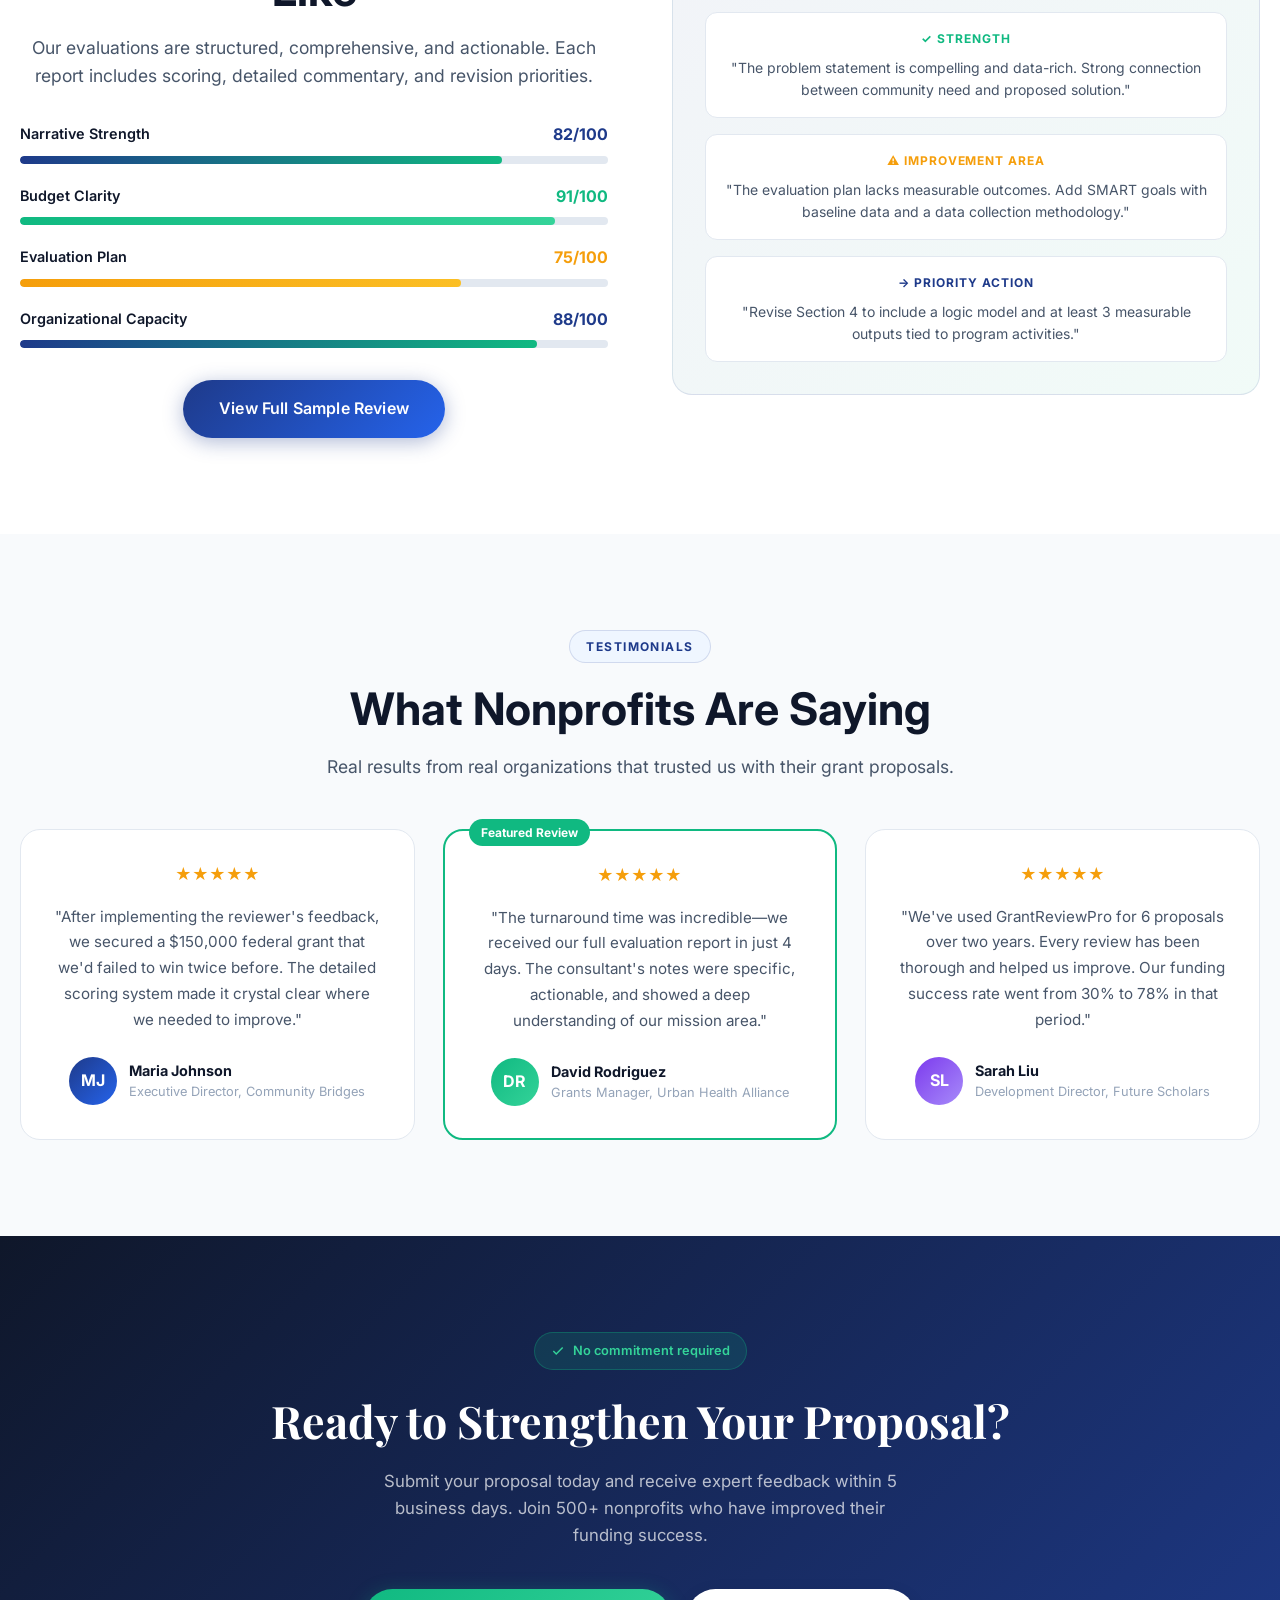
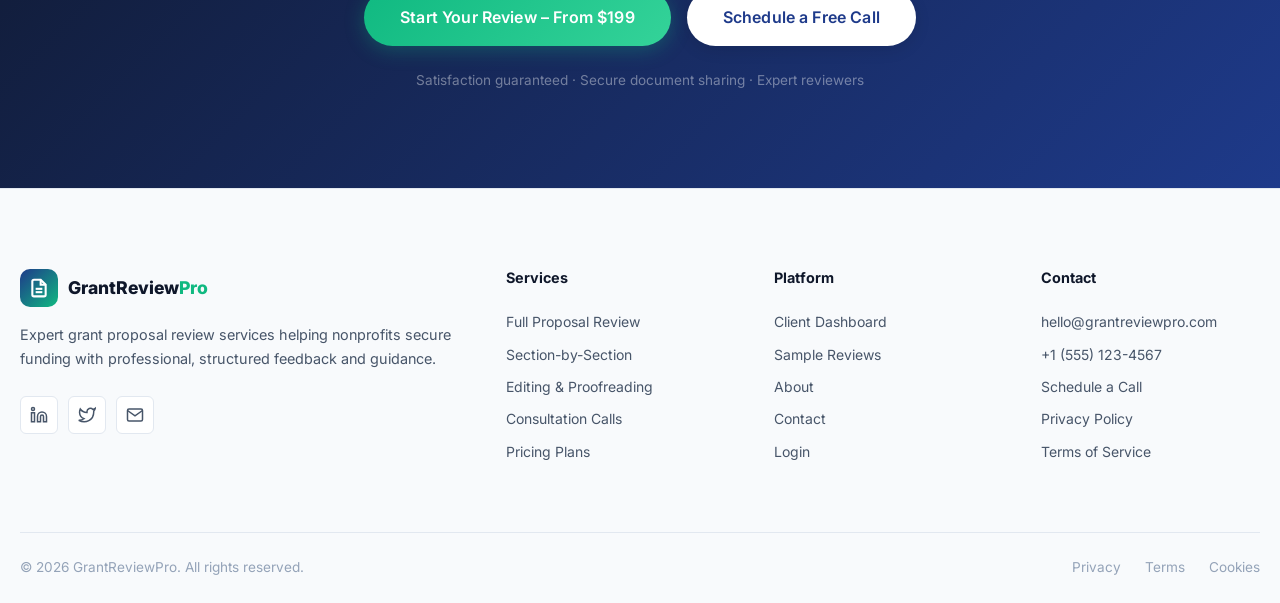
==== commit e7e3bd16: "in RTL change as RTL text Button to all pages" ====
--- a/index.html
+++ b/index.html
@@ -4,6 +4,7 @@
 <meta charset="UTF-8"/>
 <meta name="viewport" content="width=device-width, initial-scale=1.0"/>
 <title>GrantReviewPro – Expert Grant Proposal Review Services</title>
+<link rel="icon" type="image/png" href="assets/images/favicon.png"/>
 <meta name="description" content="Professional grant proposal review for nonprofits. Get structured feedback, expert evaluation, and increase your funding success rate."/>
 <link rel="preconnect" href="https://fonts.googleapis.com"/>
 <link rel="preconnect" href="https://fonts.gstatic.com" crossorigin/>
@@ -272,11 +273,11 @@
     </div>
     <div class="grid-3">
       <div class="card reveal stagger-1">
-        <div style="display:flex;gap:4px;margin-bottom:16px;color:var(--accent)">
+        <div class="testimonial-stars" style="color:var(--accent)">
           ★★★★★
         </div>
         <p style="font-size:.95rem;line-height:1.7;margin-bottom:24px">"After implementing the reviewer's feedback, we secured a $150,000 federal grant that we'd failed to win twice before. The detailed scoring system made it crystal clear where we needed to improve."</p>
-        <div style="display:flex;align-items:center;gap:12px">
+        <div class="testimonial-author">
           <div class="avatar" style="background:linear-gradient(135deg,var(--primary),var(--primary-light));color:#fff">MJ</div>
           <div>
             <div style="font-weight:700;font-size:.9rem">Maria Johnson</div>
@@ -286,9 +287,9 @@
       </div>
       <div class="card reveal stagger-2" style="border:2px solid var(--secondary);position:relative">
         <div style="position:absolute;top:-12px;left:24px;background:var(--secondary);color:#fff;font-size:.75rem;font-weight:700;padding:4px 12px;border-radius:20px">Featured Review</div>
-        <div style="display:flex;gap:4px;margin-bottom:16px;color:var(--accent)">★★★★★</div>
+        <div class="testimonial-stars" style="color:var(--accent)">★★★★★</div>
         <p style="font-size:.95rem;line-height:1.7;margin-bottom:24px">"The turnaround time was incredible—we received our full evaluation report in just 4 days. The consultant's notes were specific, actionable, and showed a deep understanding of our mission area."</p>
-        <div style="display:flex;align-items:center;gap:12px">
+        <div class="testimonial-author">
           <div class="avatar" style="background:linear-gradient(135deg,var(--secondary),var(--secondary-light));color:#fff">DR</div>
           <div>
             <div style="font-weight:700;font-size:.9rem">David Rodriguez</div>
@@ -297,9 +298,9 @@
         </div>
       </div>
       <div class="card reveal stagger-3">
-        <div style="display:flex;gap:4px;margin-bottom:16px;color:var(--accent)">★★★★★</div>
+        <div class="testimonial-stars" style="color:var(--accent)">★★★★★</div>
         <p style="font-size:.95rem;line-height:1.7;margin-bottom:24px">"We've used GrantReviewPro for 6 proposals over two years. Every review has been thorough and helped us improve. Our funding success rate went from 30% to 78% in that period."</p>
-        <div style="display:flex;align-items:center;gap:12px">
+        <div class="testimonial-author">
           <div class="avatar" style="background:linear-gradient(135deg,#7C3AED,#A78BFA);color:#fff">SL</div>
           <div>
             <div style="font-weight:700;font-size:.9rem">Sarah Liu</div>
@@ -320,7 +321,7 @@
     </div>
     <h2 class="font-display reveal" style="color:#fff;margin-bottom:20px">Ready to Strengthen Your Proposal?</h2>
     <p class="reveal" style="color:rgba(255,255,255,.7);max-width:540px;margin:0 auto 40px;font-size:1.05rem">Submit your proposal today and receive expert feedback within 5 business days. Join 500+ nonprofits who have improved their funding success.</p>
-    <div class="hero-actions" style="justify-content:center" class="reveal">
+    <div class="hero-actions reveal" style="justify-content:center">
       <a href="signup.html" class="btn btn-secondary btn-lg">Start Your Review – From $199</a>
       <a href="contact.html" class="btn btn-white btn-lg">Schedule a Free Call</a>
     </div>
--- a/assets/css/main.css
+++ b/assets/css/main.css
@@ -314,6 +314,30 @@
   border-radius: var(--radius-md);
 }
 
+/* Testimonials */
+.testimonial-stars {
+  display: flex;
+  gap: 4px;
+  margin-bottom: 16px;
+  justify-content: center;
+}
+
+.testimonial-author {
+  display: flex;
+  align-items: center;
+  gap: 12px;
+  justify-content: center;
+  text-align: left;
+}
+
+@media (max-width: 768px) {
+  .testimonial-author {
+    flex-direction: column;
+    text-align: center;
+    gap: 8px;
+  }
+}
+
 /* ── Badge ── */
 .badge {
   display: inline-flex;
@@ -783,24 +807,112 @@
   .grid-3,
   .grid-4 {
     grid-template-columns: 1fr;
-  }
-
+    gap: 32px;
+  }
+
+  .container {
+    padding: 0 24px;
+    text-align: center;
+  }
+
+  .section-desc {
+    margin: 0 auto 24px;
+  }
+
+  .flex-between, .flex-center {
+    flex-direction: column !important;
+    justify-content: center !important;
+    text-align: center !important;
+    gap: 24px !important;
+  }
+
+  .hero-actions {
+    flex-direction: column;
+    gap: 12px;
+    width: 100%;
+    max-width: 480px;
+    margin: 0 auto;
+  }
+
+  .btn {
+    width: 100%;
+    max-width: 400px;
+    margin: 0 auto;
+    justify-content: center;
+    white-space: normal; /* Allow wrapping on small screens */
+    text-align: center;
+  }
+
+  .btn-lg {
+    padding: 14px 28px;
+  }
+
+  /* Center grid items */
+  .grid-2 > *, .grid-3 > *, .grid-4 > * {
+    margin: 0 auto;
+    width: 100%;
+  }
+
+  /* Center client story author rows */
+  .story-author {
+    justify-content: center;
+    text-align: center;
+  }
+
+  .story-author > div:last-child {
+    text-align: left;
+  }
+
+  .card {
+    max-width: 100%;
+  }
+
+  .testimonial-author {
+    flex-direction: column;
+    text-align: center;
+    gap: 8px;
+  }
+}
+
+@media (max-width: 760px) {
+  .container {
+    padding: 0 20px;
+  }
+  
+  .section-title {
+    font-size: 2rem;
+  }
+  
+  .btn {
+    min-width: 260px;
+  }
+}
+
+@media (max-width: 480px) {
+  h1 {
+    font-size: 2.2rem;
+  }
+
+  h2 {
+    font-size: 1.8rem;
+  }
+
+  .btn {
+    padding: 14px 20px;
+  }
+  
+  .hero-stats {
+    gap: 24px;
+    flex-direction: column;
+    align-items: center;
+  }
+}
+
+@media (max-width: 360px) {
   .container {
     padding: 0 16px;
   }
 
-  .btn-lg {
-    padding: 14px 28px;
-  }
-}
-
-@media (max-width: 760px) {
-  .container {
-    padding: 0 15px;
-  }
-}
-
-@media (max-width: 480px) {
   h1 {
     font-size: 1.9rem;
   }
@@ -808,15 +920,18 @@
   h2 {
     font-size: 1.6rem;
   }
-}
-
-@media (max-width: 360px) {
-
-  h1,
-  h2,
-  h3,
-  p {
+
+  h3 {
+    font-size: 1.4rem;
+  }
+
+  p, .section-desc {
+    font-size: 0.95rem;
     text-align: center;
     word-break: break-word;
   }
+  
+  .btn {
+    font-size: 0.9rem;
+  }
 }
--- a/assets/css/nav.css
+++ b/assets/css/nav.css
@@ -244,14 +244,23 @@
   border-bottom: 1px solid var(--border-light);
   font-size: .95rem;
   background: none !important;
+  text-align: center;
 }
 
 .mobile-menu .nav-link:last-of-type {
   border-bottom: none;
 }
 
-.mobile-menu .nav-link:hover {
-  color: var(--primary);
+.mobile-menu .nav-link:hover,
+.mobile-menu .nav-link.active {
+  color: var(--primary);
+  font-weight: 600;
+}
+
+.mobile-menu .nav-link.active {
+  background: var(--surface-2) !important;
+  padding-left: 12px;
+  border-left: 4px solid var(--primary);
 }
 
 .mobile-menu-actions {
@@ -267,6 +276,7 @@
   display: flex;
   gap: 12px;
   margin-top: 12px;
+  justify-content: center;
 }
 
 .mobile-menu .nav-icon-btn {
@@ -516,7 +526,7 @@
   }
 }
 
-@media (max-width: 900px) {
+@media (max-width: 1024px) {
   .nav-links {
     display: none;
   }
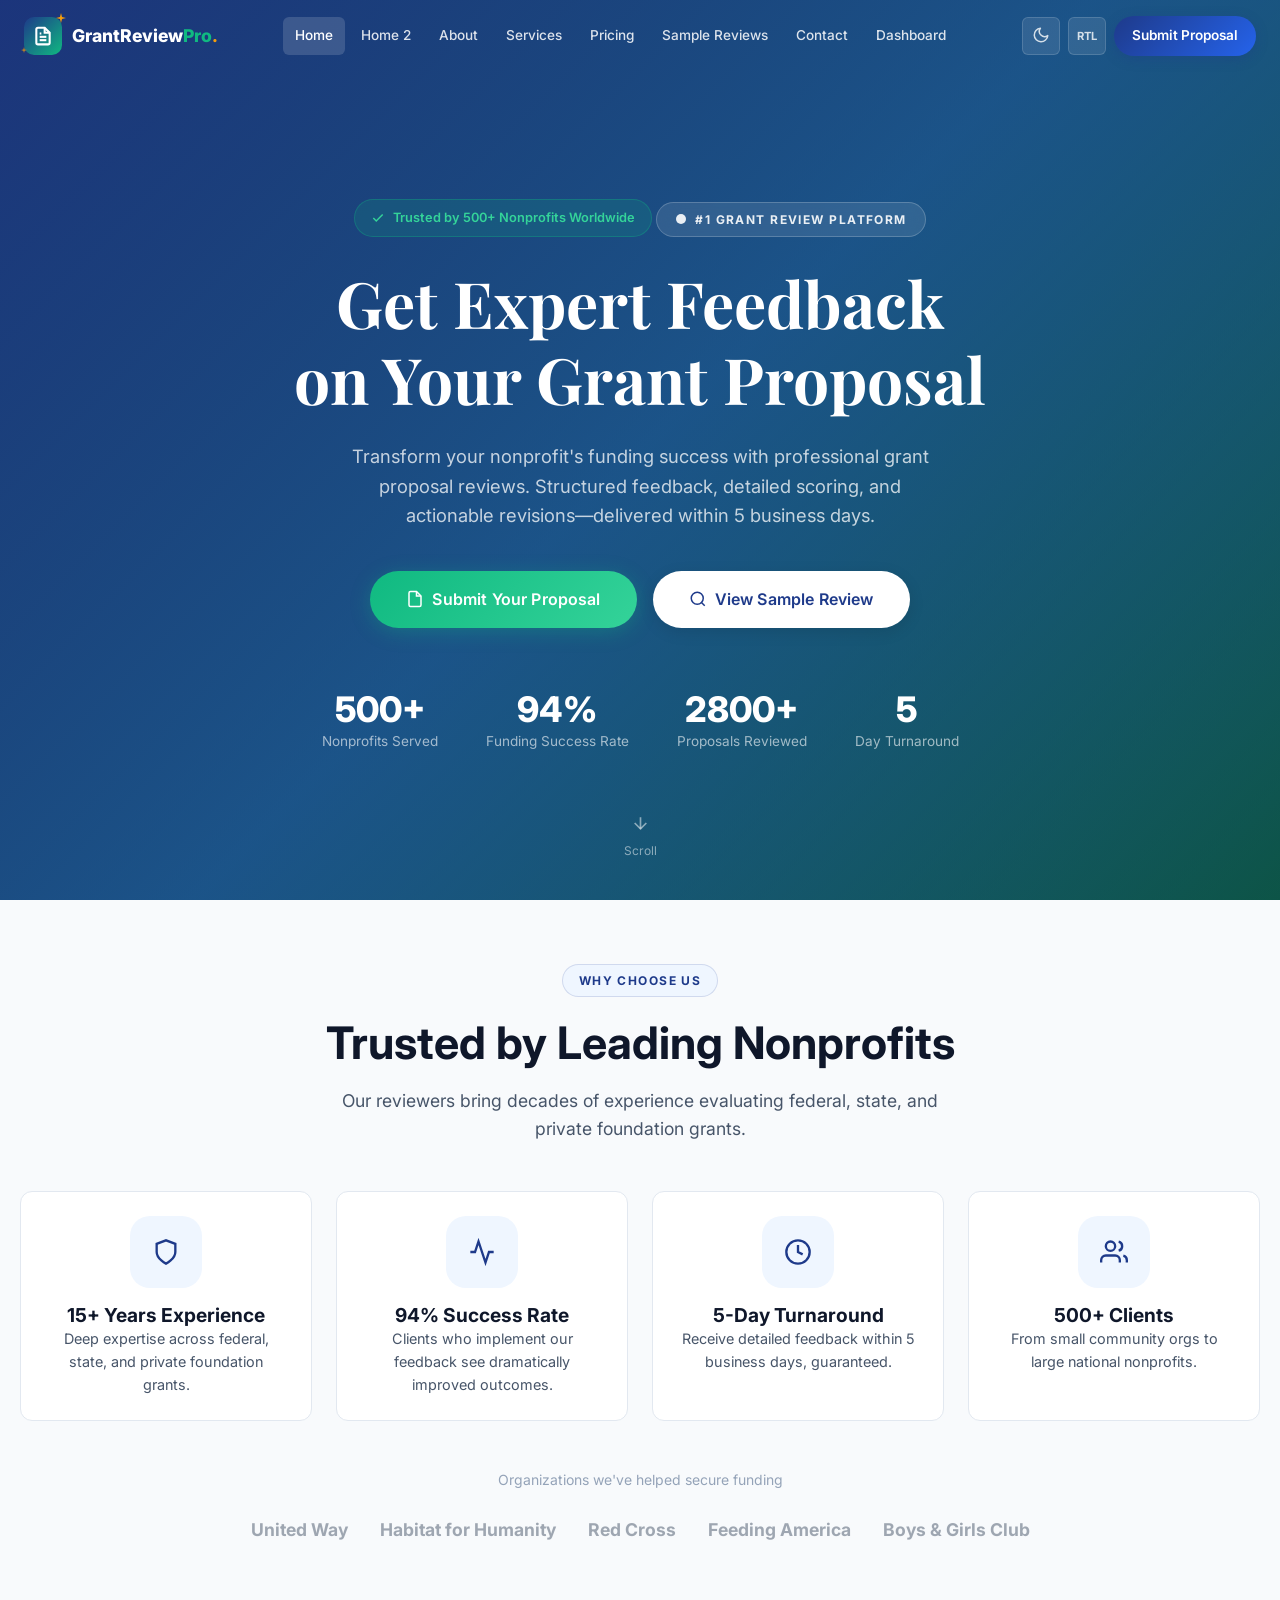
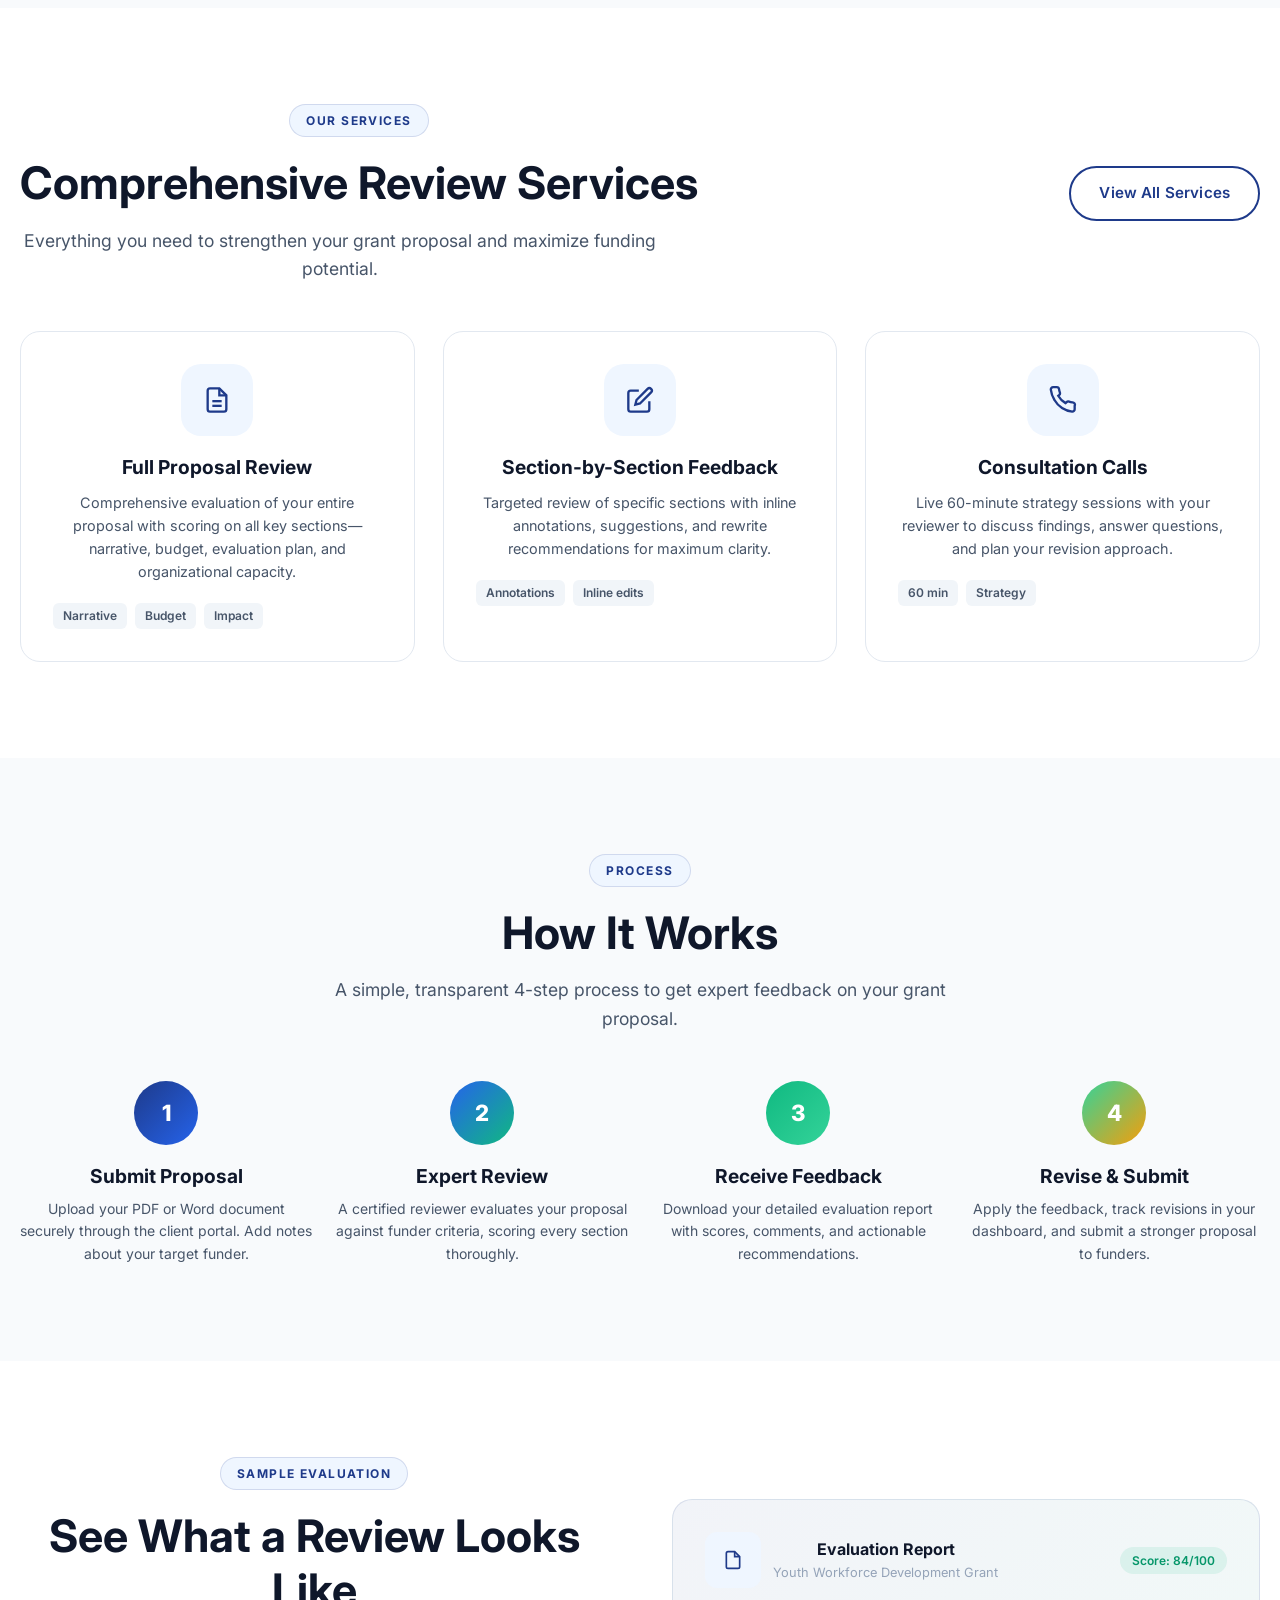
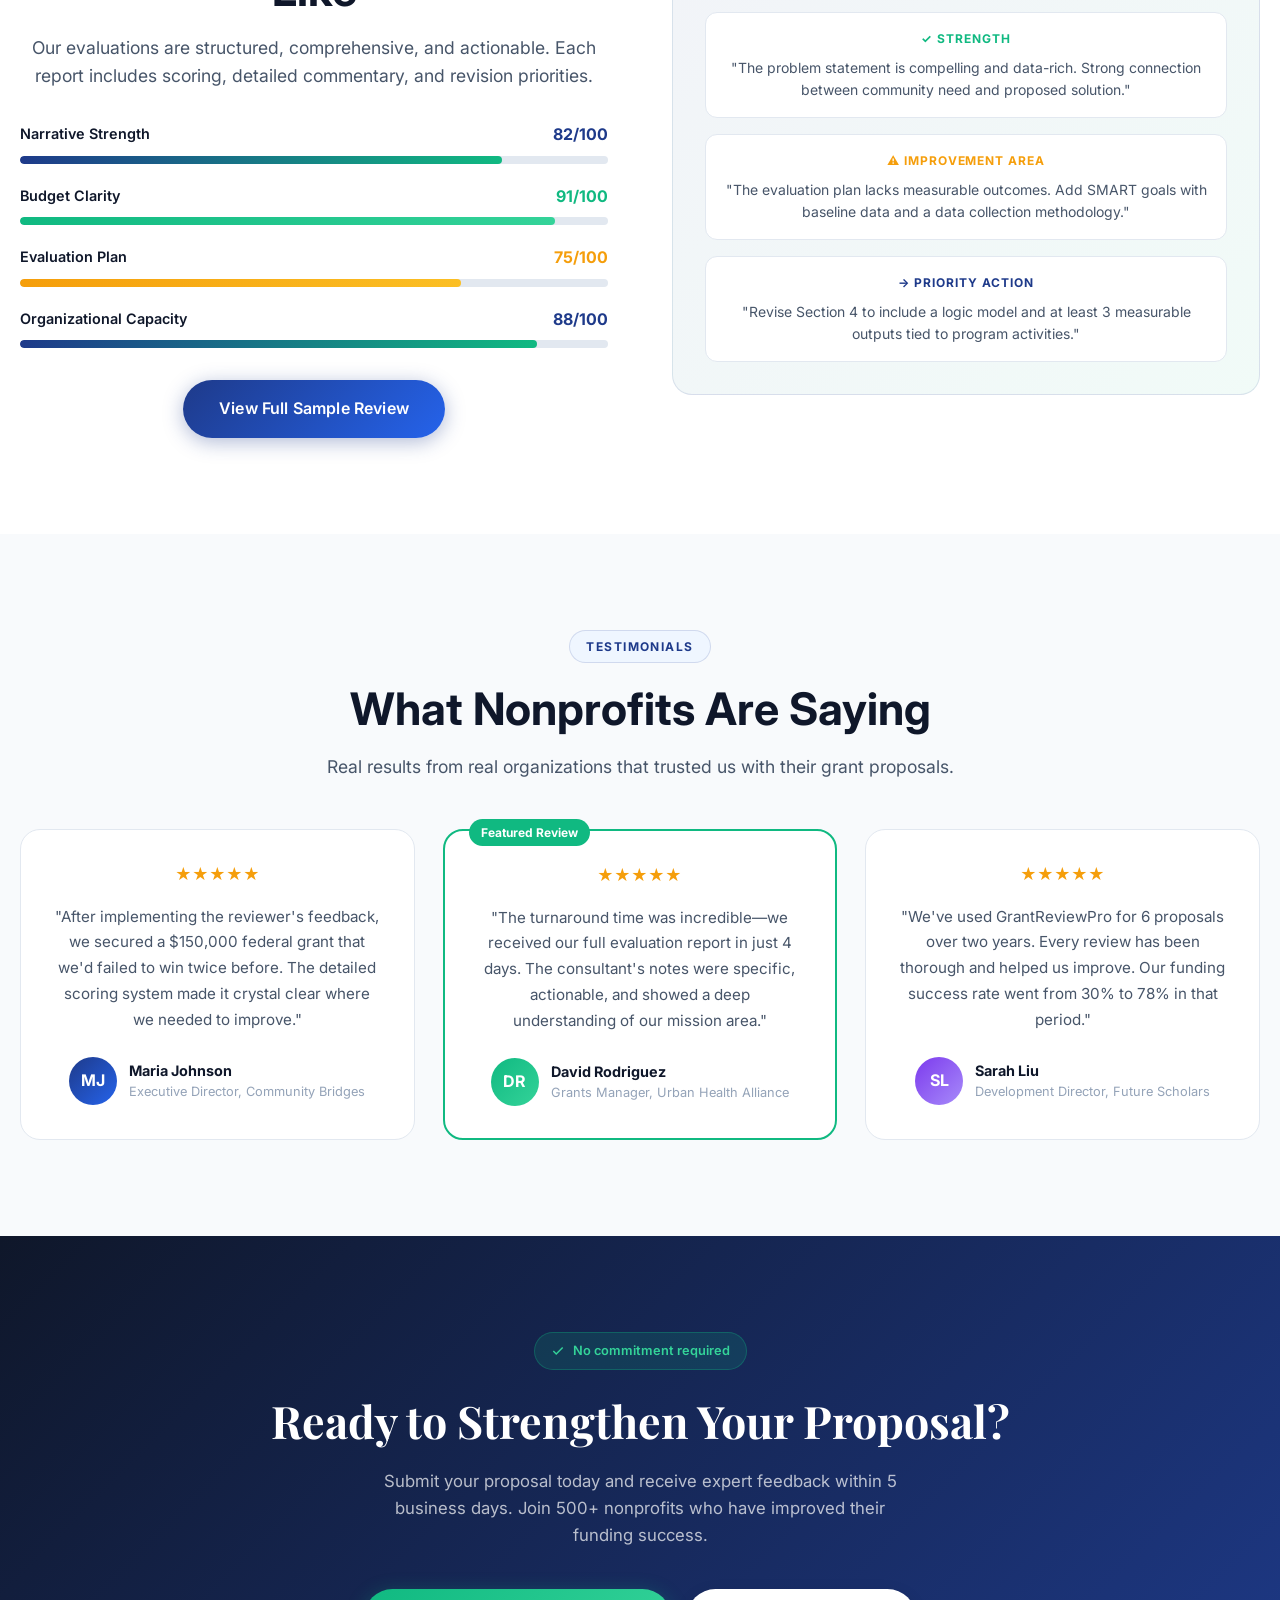
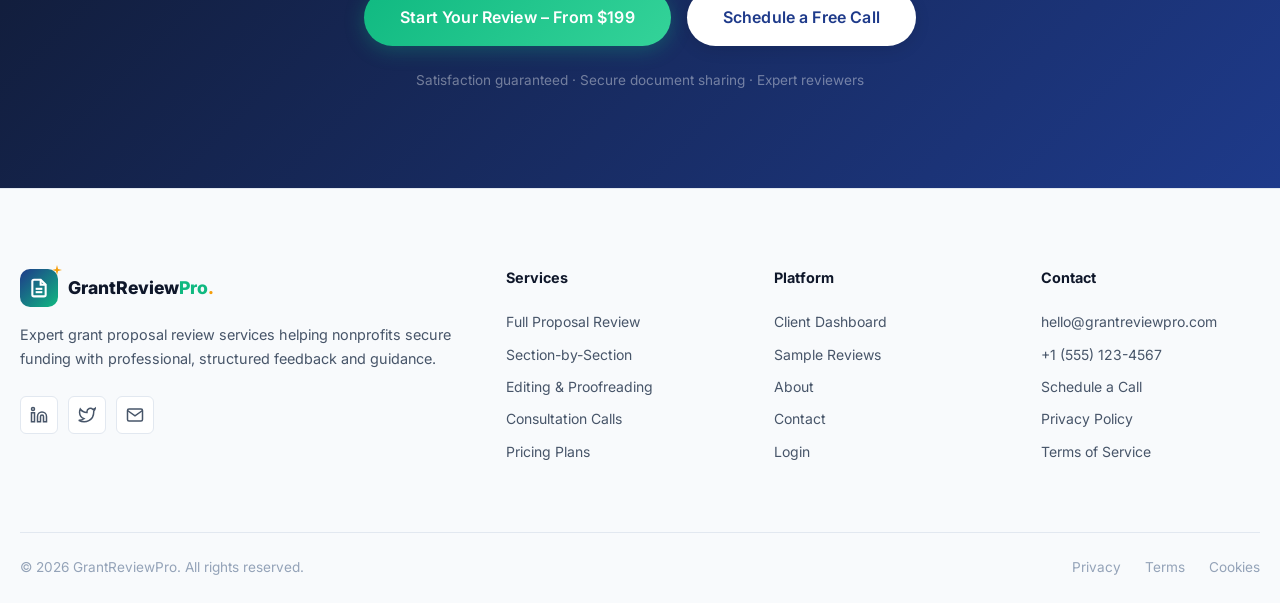
==== commit d8e37eea: "Home2 page add 1 section about the service offerings by the them given so it looks complete" ====
--- a/index.html
+++ b/index.html
@@ -288,7 +288,7 @@
       <div class="card reveal stagger-2" style="border:2px solid var(--secondary);position:relative">
         <div style="position:absolute;top:-12px;left:24px;background:var(--secondary);color:#fff;font-size:.75rem;font-weight:700;padding:4px 12px;border-radius:20px">Featured Review</div>
         <div class="testimonial-stars" style="color:var(--accent)">★★★★★</div>
-        <p style="font-size:.95rem;line-height:1.7;margin-bottom:24px">"The turnaround time was incredible—we received our full evaluation report in just 4 days. The consultant's notes were specific, actionable, and showed a deep understanding of our mission area."</p>
+        <p style="font-size:.95rem;line-height:1.7;margin-bottom:24px;text-align:center">"The turnaround time was incredible—we received our full evaluation report in just 4 days. The consultant's notes were specific, actionable, and showed a deep understanding of our mission area."</p>
         <div class="testimonial-author">
           <div class="avatar" style="background:linear-gradient(135deg,var(--secondary),var(--secondary-light));color:#fff">DR</div>
           <div>
